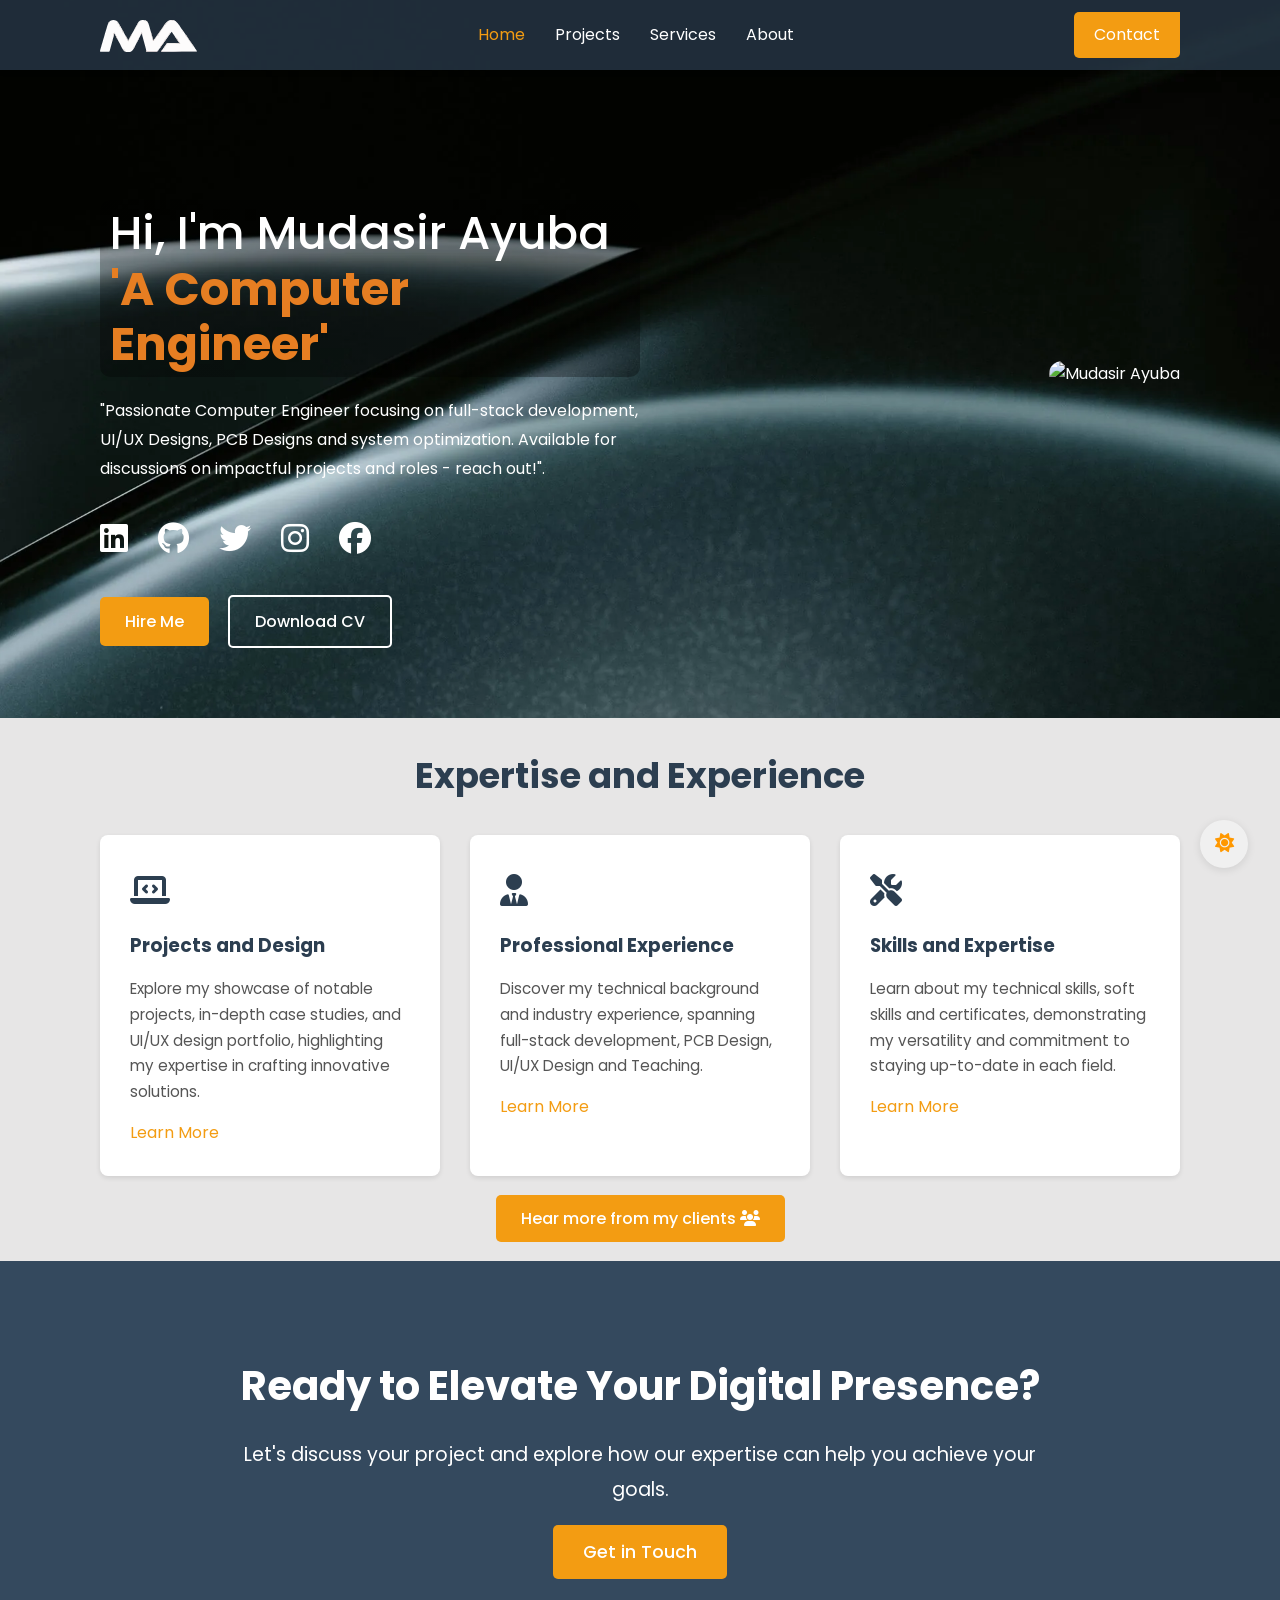
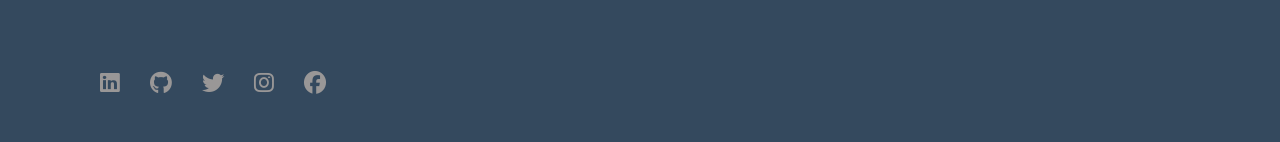
==== index.html @ 6e2da59a "finalizing todays work" ====
<!DOCTYPE html>
<html lang="en">
<head>
    <meta charset="UTF-8">
    <meta name="viewport" content="width=device-width, initial-scale=1.0">
    <title>Mudasir Ayuba | Computer Engineer</title>
    <meta name="description" content="Portfolio of Mudasir Ayuba, a computer engineer working on full-stack development, UI/UX design, PCB design and system optimization.">
    <link rel="icon" type="image/svg+xml" href="assets/images/muda-logo.svg">
    <link rel="stylesheet" href="assets/css/indexstyle.css">
    <link rel="stylesheet" href="https://cdnjs.cloudflare.com/ajax/libs/font-awesome/6.5.1/css/all.min.css">
    <link href="https://fonts.googleapis.com/css2?family=Poppins:wght@300;400;500;600;700&display=swap" rel="stylesheet">
    <link href="https://fonts.googleapis.com/css2?family=Inter:wght@400;500;600;700&display=swap" rel="stylesheet">
</head>
<body>
    <header>
        <div class="logo"><a href="index.html" class="logo"><img src="assets/images/muda-logo.svg" alt="MUDA's logo" class="logo"></a></div>
        <nav>
            <ul>
                <li><a href="index.html" class="active" aria-label="Home"><span><i class="fas fa-home"></i></span><p>Home</p></a></li>
                <li><a href="pages/projects.html" aria-label="Projects"><span><i class="fas fa-layer-group"></i></span><p>Projects</p></a></li>
                <li><a href="pages/services.html" aria-label="Services"><span><i class="fas fa-toolbox"></i></span><p>Services</p></a></li>
                <li><a href="pages/about.html" aria-label="About"><span><i class="fas fa-user-circle"></i></span><p>About</p></a></li>
            </ul>
        </nav>
        <div class="contact-button">
            <a href="pages/contact.html" aria-label="Contact"><span><i class="fas fa-phone"></i></span><p>Contact</p></a>
        </div>
    </header>

    <section class="intro">
        <div class="intro-content">
            <h1>Hi, I'm Mudasir Ayuba <br><span>'A Computer Engineer'</span></h1>
            <p>"Passionate Computer Engineer focusing on full-stack development, UI/UX Designs, PCB Designs and system optimization. 
            Available for discussions on impactful projects and roles - reach out!".</p>
            <div class="social-links">
                <ul>
                    <li><a href="#" target="_blank" rel="noopener noreferrer" class="social-icon"><i class="fab fa-linkedin"></i></a></li>
                    <li><a href="#" target="_blank" rel="noopener noreferrer" class="social-icon"><i class="fab fa-github"></i></a></li>
                    <li><a href="#" target="_blank" rel="noopener noreferrer" class="social-icon"><i class="fab fa-twitter"></i></a></li>
                    <li><a href="#" target="_blank" rel="noopener noreferrer" class="social-icon"><i class="fab fa-instagram"></i></a></li>
                    <li><a href="#" target="_blank" rel="noopener noreferrer" class="social-icon"><i class="fab fa-facebook"></i></a></li>
                </ul>
            </div>
            <div class="intro-buttons">
                <a href="pages/services.html" class="primary-button">Hire Me</a>
                <a href="https://drive.google.com/file/d/1cHf1sFVIjgENN2qoIfLyRneg-X68SPFr/view?usp=drive_link" id="download-cv" class="secondary-button">Download CV</a>
            </div>
        </div>
        <div class="intro-image">
            <img src="assets/images/mo.png" alt="Mudasir Ayuba">
        </div>
    </section>

    <section class="experiences">
        <h2>Expertise and Experience</h2>
        <div class="experience-grid">
            <div class="experience-item">
                <div class="icon"><i class="fas fa-laptop-code"></i></div>
                <h3>Projects and Design</h3>
                <p>Explore my showcase of notable projects, in-depth case studies, and UI/UX design portfolio, highlighting my expertise in crafting innovative solutions.</p>
                <a href="pages/projects.html#Projects" class="read-more">Learn More</a>
            </div>
            <div class="experience-item">
                <div class="icon"><i class="fas fa-user-tie"></i></div>
                <h3>Professional Experience</h3>
                <p>Discover my technical background and industry experience, spanning full-stack development, PCB Design, UI/UX Design and Teaching.</p>
                <a href="pages/about.html#Professional-Experience" class="read-more">Learn More</a>
            </div>
            <div class="experience-item">
                <div class="icon"><i class="fas fa-tools"></i></div>
                <h3>Skills and Expertise</h3>
                <p>Learn about my technical skills, soft skills and certificates, demonstrating my versatility and commitment to staying up-to-date in each field.</p>
                <a href="pages/about.html#Skills-Expertise" class="read-more">Learn More</a>
            </div>
        </div>
        <div class="cta-button">
            <a href="#" class="comment-link">Hear more from my clients <i class="fa fa-users" aria-hidden="true"></i>   </a>
        </div>
        <div class="comment-popup" style="display:none;">
            <div class="comment-content">
                <!-- Your comment section content goes here -->
                <h2>Comments</h2>
                <ul>
                <!-- comment list -->
                <li>
                    <span>John Doe</span>
                    <p>This is a comment.</p>
                </li>
                <!-- ... -->
                </ul>
                <form>
                <textarea placeholder="Add a comment..."></textarea>
                <button>Post Comment</button>
                </form>
            </div>
        </div>
    </section>

    <section class="call-to-action">
        <div class="cta-content">
            <h2>Ready to Elevate Your Digital Presence?</h2>
            <p>Let's discuss your project and explore how our expertise can help you achieve your goals.</p>
            <a href="pages/contact.html#Contact-Options" class="primary-button">Get in Touch</a>
        </div>
    </section>

    <footer>
        <button class="theme-toggle" aria-label="Toggle dark mode" title="Toggle theme">
            <i class="fas fa-sun sun-icon"></i>
            <i class="fas fa-moon moon-icon"></i>
        </button>
        
        <div class="social-links">
            <ul>
                <li><a href="#" target="_blank" rel="noopener noreferrer" class="social-icon"><i class="fab fa-linkedin"></i></a></li>
                <li><a href="#" target="_blank" rel="noopener noreferrer" class="social-icon"><i class="fab fa-github"></i></a></li>
                <li><a href="#" target="_blank" rel="noopener noreferrer" class="social-icon"><i class="fab fa-twitter"></i></a></li>
                <li><a href="#" target="_blank" rel="noopener noreferrer" class="social-icon"><i class="fab fa-instagram"></i></a></li>
                <li><a href="#" target="_blank" rel="noopener noreferrer" class="social-icon"><i class="fab fa-facebook"></i></a></li>
            </ul>
        </div>
    </footer>

 <script src="assets/script.js"></script>

</body>
</html>
---- assets/css/indexstyle.css ----
:root {
    /* Layout: one side gutter shared by header, hero, experience cards and footer.
       --side-pad = the gutter, or more when the viewport is wider than the
       1200px content column, so everything lines up with the experience grid. */
    --gutter: 100px; /* desktop side gutter; stepped down on smaller screens below */
    --content-max: 1200px;
    --side-pad: max(var(--gutter), calc((100% - var(--content-max)) / 2));

    /* Light theme */
    --bg-light: #ffffff;
    --text-light: #333333;
    --toggle-bg-light: #f0f0f0;
    --toggle-hover-light: #e0e0e0;
    
    /* Dark theme */
    --bg-dark: #1a1a1a;
    --text-dark: #ffffff;
    --toggle-bg-dark: #333333;
    --toggle-hover-dark: #444444;
}

body {
    background-color: var(--bg-light);
    color: var(--text-light);
    transition: background-color 0.3s ease, color 0.3s ease;
}

.dark-theme {
    /* Your dark theme styles */
    background-color: #333;
    color: #fff;
}

body.dark-theme {
    background-color: var(--bg-dark);
    color: var(--text-dark);
}


body {
    font-family: 'Poppins', sans-serif;
    margin: 0;
    background-color: #e7e6e6;
    color: #333;
    line-height: 1.6;
    transition: all 0.3s ease;
}

body.dark-theme {
    background-color: #1e1e1e;
    color: #eee;
}

header {
    background-color: #2c3e50b6;
    color: #fff;
    padding: 15px var(--side-pad);
    box-sizing: border-box;
    display: flex;
    justify-content: space-between;
    align-items: center;
    position: fixed;
    top: 0; /* Stick it to the top of the viewport */
    left: 0;
    right: 0;
    box-shadow: 0 2px 5px rgba(0, 0, 0, 0.1); 
    z-index: 1000;
    width: 100%;
    height: 70px; /* Allow height to adjust based on content */
}

.logo {
    font-size: 1.5em;
    font-weight: bold;
    /*padding-left: 10px;*/
    flex-shrink: 0; /* Prevent logo from shrinking */
}

.logo img {
    height: 50px;
    width: auto; /* Maintain aspect ratio */
    vertical-align: middle;
}

nav ul {
    list-style: none;
    padding: 0;
    margin: 0;
    display: flex;
    align-items: center;
    flex-wrap: nowrap; /* Prevent wrapping */
}


nav ul li {
    margin: 0 15px;
}

nav ul li a {
    color: #fff;
    text-decoration: none;
    transition: color 0.3s ease;
}

nav ul li a span{
    font-size: 2em;
    display: none;
}

nav ul li a:hover,
nav ul li a.active {
    color: #f39c12;
}

.contact-button{
    padding-right: 0;
    margin: 10px 0;
}

.contact-button a span{
    font-size: 1.5em;
    display: none;
}
.contact-button a {
    text-decoration: none;
    transition: background-color 0.3s ease;
}

.contact-button a p{
    background-color: #f39c12;
    color: #fff;
    padding: 10px 20px;
    border-radius: 5px 0 5px 5px;
    text-decoration: none;
    transition: background-color 0.3s ease;
}

.contact-button a p:hover {
    background-color: #e67e22;
}

.intro {
    /*background-color: #34495e;*/
    background-image: url(../images/intro.webp);
    background-size: cover; /* Scale the image to cover the entire header */
    background-position: center center; /* Center the image within the header */
    background-repeat: no-repeat; /* Prevent the image from tiling */
    color: #fff;
    padding: 100px var(--side-pad) 70px;
    display: flex;
    justify-content: space-between;
    align-items: center;
    gap: 20px;
    filter: brightness(1);
   
}

.intro-content {
    max-width: 50%;
}

.intro h1 {
    font-size: 2.9em;
    margin-bottom: 20px;
    line-height: 1.2;
    font-weight: 500;
    margin-top: 100px;
    background: linear-gradient(rgba(0, 0, 0, 0.3), rgba(0, 0, 0, 0.3));
    padding: 5px 10px;
    border-radius: 10px;
   
}

.intro h1 span {
    color: #e67e22;
    font-weight: bold;

}

.intro p {
    font-size: 1em;
    line-height: 1.8;
    margin-bottom: 30px;
}

.social-links {
    display: flex;
    gap: 20px;
    margin: 0 0 30px; /* same 30px step as the paragraph above, so text / icons / buttons are evenly spaced */
}

footer .social-links {
    margin: 20px 0;
}

.social-links ul {
    list-style: none;  /* Removes bullets */
    padding: 0;        /* Removes default padding */
    margin: 0;
    display: flex;
    gap: 30px;
    padding-left: 0; /* keep icons on the same left edge as the text */
}

.social-links ul a {
    color: #fff;
    font-size: 2em;
    transition: color 0.3s ease;
}

.social-links a:hover {
    color: #f39c12; /* Matches your existing color scheme */
    transform: translateY(-3px);  /* Optional: adds a hover effect */
}
.intro-buttons a {
    display: inline-block;
    padding: 12px 25px;
    border-radius: 5px;
    text-decoration: none;
    font-weight: 500;
    transition: background-color 0.3s ease, color 0.3s ease;
}

.intro-buttons .primary-button {
    background-color: #f39c12;
    color: #fff;
    margin-right: 15px;
}

.intro-buttons .primary-button:hover {
    background-color: #e67e22;
}

.intro-buttons .secondary-button {
    background-color: transparent;
    color: #fff;
    border: 2px solid #fff;
}

.intro-buttons .secondary-button:hover {
    background-color: #fff;
    color: #34495e;
}

.popup {
    position: fixed;
    top: 50%;
    left: 50%;
    transform: translate(-50%, -50%);
    background: rgba(255, 255, 255, 0.616);
    padding: 20px;
    box-shadow: 0 5PX 10px rgba(0, 0, 0, 0.4);
    width: 80%;
    max-width: 1300px;
    height: 80%;
    max-height: 1100px;
    z-index: 1001;
    border-radius: 12px;
  }


  .dark-theme .popup {
    background-color: rgba(30, 30, 30, 0.61);
  }
  
  .popup iframe {
    width: 100%;
    height: 100%;
    border: none;
    border-radius: 12px;
  }
  
  .close-button {
    position: absolute;
    top: 5px;
    right: 5px;
    background-color: #cf0a0a;
    color: #fff;
    padding: 5px 10px;
    border: none;
    border-radius: 15px;
    cursor: pointer;
  }
  
  .close-button:hover {
    background-color: #be0d0d;
  }

.intro-image {
    max-width: 45%;
}

.intro-image img {
    display: block;
    width: 100%;
    height:80%;
    border-radius: 300px;
}

.experiences {
    padding: 30px var(--gutter);
    text-align: center;
}

.experiences h2 {
    margin-top: 0;
    font-size: 2.2em;
    margin-bottom: 30px;
    color: #2c3e50;
}

.dark-theme .experiences h2 {
    color: #f39c12;
}

.experience-grid {
    display: grid;
    grid-template-columns: repeat(auto-fit, minmax(300px, 1fr));
    gap: 30px;
    max-width: var(--content-max);
    margin: 0 auto;
    margin-bottom: 30px;
}

.experience-item {
    background-color: #fff;
    color: #333;
    padding: 30px;
    border-radius: 8px;
    box-shadow: 0 2px 5px rgba(0, 0, 0, 0.1);
    text-align: left;
    transition: transform 0.3s ease, box-shadow 0.3s ease;
}

.dark-theme .experience-item {
    background-color: #2c3e50;
    color: #eee;
    box-shadow: 0 2px 5px rgba(255, 255, 255, 0.1);
}

.experience-item:hover {
    transform: translateY(-5px);
    box-shadow: 0 5px 15px rgba(0, 0, 0, 0.2);
}

.dark-theme .experience-item:hover {
    box-shadow: 0 5px 15px rgba(255, 255, 255, 0.2);
}

.experience-item .icon {
    font-size: 2em;
    color: #2c3e50;
    margin-bottom: 15px;
}

.dark-theme .experience-item .icon {
    color: #f39c12;
}

.experience-item h3 {
    margin-top: 0;
    margin-bottom: 10px;
    color: #2c3e50;
}

.dark-theme .experience-item h3 {
    color: #f39c12;
}

.experience-item p {
    font-size: 0.95em;
    color: #555;
    line-height: 1.7;
    margin-bottom: 15px;
}

.dark-theme .experience-item p {
    color: #bbb;
}

.experience-item .read-more {
    display: inline-block;
    color: #f39c12;
    text-decoration: none;
    transition: color 0.3s ease;
}

.experience-item .read-more:hover {
    color: #e67e22;
}

.experiences .cta-button a {
    background-color: #f39c12;
    color: #fff;
    padding: 12px 25px;
    border-radius: 5px;
    text-decoration: none;
    font-weight: 500;
    transition: background-color 0.3s ease;
}

.experiences .cta-button a:hover {
    background-color: #e67e22;
}

.call-to-action {
    background-color: #34495e;
    color: #fff;
    padding: 60px var(--gutter);
    text-align: center;
}

.cta-content {
    max-width: 800px;
    margin: 0 auto;
}

.call-to-action h2 {
    font-size: 2.5em;
    margin-bottom: 20px;
}

.call-to-action p {
    font-size: 1.2em;
    line-height: 1.8;
    margin-bottom: 30px;
}

.call-to-action .primary-button {
    background-color: #f39c12;
    color: #fff;
    padding: 15px 30px;
    border-radius: 5px;
    text-decoration: none;
    font-size: 1.1em;
    font-weight: 500;
    transition: background-color 0.3s ease;
}

.call-to-action .primary-button:hover {
    background-color: #e67e22;
}

.comment-popup {
    display: none;
    position: fixed;
    top: 0;
    left: 0;
    width: 100%;
    height: 100%;
    background-color: rgba(0, 0, 0, 0.5);
    z-index: 1000;
    border-radius: 8px; /* Added for better appearance */
}

.comment-content {
    position: relative;
    top: 50%;
    left: 50%;
    transform: translate(-50%, -50%);
    background-color: rgba(255, 255, 255, 0.877);
    padding: 20px;
    width: 90%;
    max-width: 800px;
    height: 90vh;
    overflow-y: auto;
    border-radius: 8px;
}

.dark-theme .comment-content {
    background-color: #1e1e1ee0;
}

.comment-close-btn {
    position: absolute;
    top: 5px;
    right: 5px;
    background-color: #cf0a0a;
    color: #fff;
    padding: 5px 10px;
    border: none;
    border-radius: 15px;
    cursor: pointer;   /* Better vertical alignment */
    z-index: 1001;
}

.comment-close-btn:hover {
    background: #cc0000;
}


.comment-content h2 {
    color: #2c3e50;
    font-size: 1.8em;
    margin-bottom: 20px;
    padding-bottom: 10px;
    border-bottom: 2px solid #f39c12;
}

.comment-content ul {
    list-style: none;
    padding: 0;
    margin: 20px 0;
}

.comment-content ul li {
    padding: 10px 0;
    border-bottom: 1px solid #e7e6e6;
}

.comment-content form {
    margin: 20px 0;
}

.comment-content form label {
    display: block;
    margin-bottom: 8px;
    font-weight: 500;
    color: #333;
}

.comment-content form input,
.comment-content form textarea {
    width: 90%;
    padding: 10px;
    margin-bottom: 15px;
    border: 1px solid #ddd;
    border-radius: 4px;
    font-family: 'Poppins', sans-serif;
}

.comment-content form textarea {
    min-height: 120px;
    resize: vertical;
    padding-right: 10px;
}

.comment-content form button {
    background-color: #f39c12;
    color: #fff;
    padding: 12px 25px;
    border: none;
    border-radius: 5px;
    cursor: pointer;
    font-weight: 500;
    transition: background-color 0.3s ease;
}

.comment-content form button:hover {
    background-color: #e67e22;
}

/* Dark theme support */
.dark-theme .comment-content h2 {
    color: #f39c12;
}

.dark-theme .comment-content ul li {
    border-bottom-color: #2c3e50;
}

.dark-theme .comment-content form label {
    color: #eee;
}

.dark-theme .comment-content form input,
.dark-theme .comment-content form textarea {
    background-color: #2c3e50;
    border-color: #34495e;
    color: #fff;
}


footer {
    background-color: #34495e;
    color: #fff;
    padding: 20px var(--side-pad);
    text-align: center;
    display: flex;
    justify-content: space-between;
    align-items: center;
}


.theme-toggle {
    position: fixed;
    bottom: 2rem;
    right: 2rem;
    width: 3rem;
    height: 3rem;
    border: none;
    border-radius: 50%;
    background-color: var(--toggle-bg-light);
    cursor: pointer;
    display: flex;
    align-items: center;
    justify-content: center;
    z-index: 1000;
    transition: background-color 0.3s ease, transform 0.2s ease;
    box-shadow: 0 2px 8px rgba(0, 0, 0, 0.1);
}

.theme-toggle:hover {
    transform: scale(1.1);
    background-color: var(--toggle-hover-light);
}

.theme-toggle:focus-visible {
    outline: 2px solid #4a9eff;
    outline-offset: 2px;
}

.dark-theme .theme-toggle {
    background-color: var(--toggle-bg-dark);
}

.dark-theme .theme-toggle:hover {
    background-color: var(--toggle-hover-dark);
}

.theme-toggle i {
    position: absolute;
    font-size: 1.2rem;
    transition: opacity 0.3s ease, transform 0.3s ease;
}

.sun-icon {
    opacity: 1;
    transform: scale(1) rotate(0);
    color: #ff9800;
}

.moon-icon {
    opacity: 0;
    transform: scale(0.5) rotate(-30deg);
    color: #ffffff;
}

.dark-theme .sun-icon {
    opacity: 0;
    transform: scale(0.5) rotate(30deg);
}

.dark-theme .moon-icon {
    opacity: 1;
    transform: scale(1) rotate(0);
}

.indicator {
    background-color: #fff;
    width: 21px;
    height: 21px;
    border-radius: 50%;
    position: absolute;
    top: 2px;
    left: 2px;
    transition: transform 0.3s ease;
}

.dark-theme .indicator {
    transform: translateX(25px);
}

footer .social-links a {
    color: #999797;
    font-size: 1.4em;
    transition: color 0.3s ease;
}



/* Responsive adjustments */
@media (max-width: 1024px) {
    :root {
        --gutter: 50px;
    }
}

@media (max-width: 768px) {
    :root {
        --gutter: 20px;
    }

    body {
        padding-top: var(--header-height, 115px); /* Use CSS variable for flexibility */
    }

    
    header {
        background-color: #2c3e50;
        padding: 10px var(--side-pad);
        height: auto;
    }

    .logo {
        font-size: 1.3em;
        font-weight: bold;
        padding-left: 0;
    }
    .logo img {
        height: 40px; /* Slightly smaller logo on mobile */
    }

    nav {
        margin-left: 0;
    }

    nav ul {
        align-items: center;
        gap: 30px; /* Use gap instead of margins for better spacing */
        
    }

    nav ul li {
        margin: 0; /* Remove margin and let gap handle spacing */
    }

    nav ul li a span{
        display: block;
        font-size: 1.5em;
        padding: 5px;
    }
    nav ul li a p {
       
        display: none;
    }


    .contact-button {
        margin-top: 5px;
    }

    .contact-button a span{
        display: block;
    }
    .contact-button a span{
        background-color: #f39c12;
        color: #fff;
        padding: 8px 15px;
        border-radius: 20px 0 20px 20px;
        text-decoration: none;
        transition: background-color 0.3s ease;
    }
    .contact-button a span:hover{
        background-color: #e67e22;
    }
    .contact-button a p{
        margin-left: 0;
        margin-bottom: 10px;
        display: none;
    }

    .intro {
        
        padding-top: 0;
        margin-top: 0;
        padding-left: var(--side-pad);
        padding-right: var(--side-pad);
        flex-direction: column;
        text-align: center;
    }

    .intro-content {
        max-width: 100%;
        margin-bottom: 30px;
    }

    .intro h1 {
        font-size: 2.9em;
        margin-bottom: 20px;
        line-height: 1.5;
       
    }
    
    .intro h1 span {
        color: #e67e22;
       
    
    }
    
    .intro p {
        font-size: 1em;
        line-height: 1.8;
        margin-top: 30px;
        margin-bottom: 30px;
    }
    .social-links {
        margin: 0 auto 30px;
        width: fit-content;
        display: flex;
        justify-content: center;
    }
    
    .social-links ul {
        display: flex;
        gap: 30px;
        justify-content: center;
    }

    footer .social-links {
        margin: 20px auto;
    }
    
    .social-links ul li {
        margin-right: 0; /* Remove margin and use gap from ul instead */
    }


    .intro-image {
        max-width: 80%;
        margin: 0 auto;
    }

    .intro-buttons {
        display: flex;
        flex-direction: column;
        align-items: center;
        margin: 10px;
    }

    .intro-buttons a {
        margin-bottom: 10px;
        width: 80%;
        text-align: center;
    }

    
   
    .experience-grid {
        grid-template-columns: 1fr;
    }

    

    footer {
        flex-direction: column;
        align-items: center;
        padding: 20px var(--side-pad);
        gap: 15px;      /* Add gap for better spacing between stacked elements */
    }

    .theme-toggle {
        bottom: 1rem;
        right: 1rem;
        width: 2.5rem;
        height: 2.5rem;
    }

    .theme-toggle i {
        font-size: 1rem;
    }
}


@media (max-width: 480px) {
    header {
        padding: 8px var(--side-pad);
    }

    .logo img {
        height: 35px;
    }

    nav ul {
        gap: 10px;
    }
}
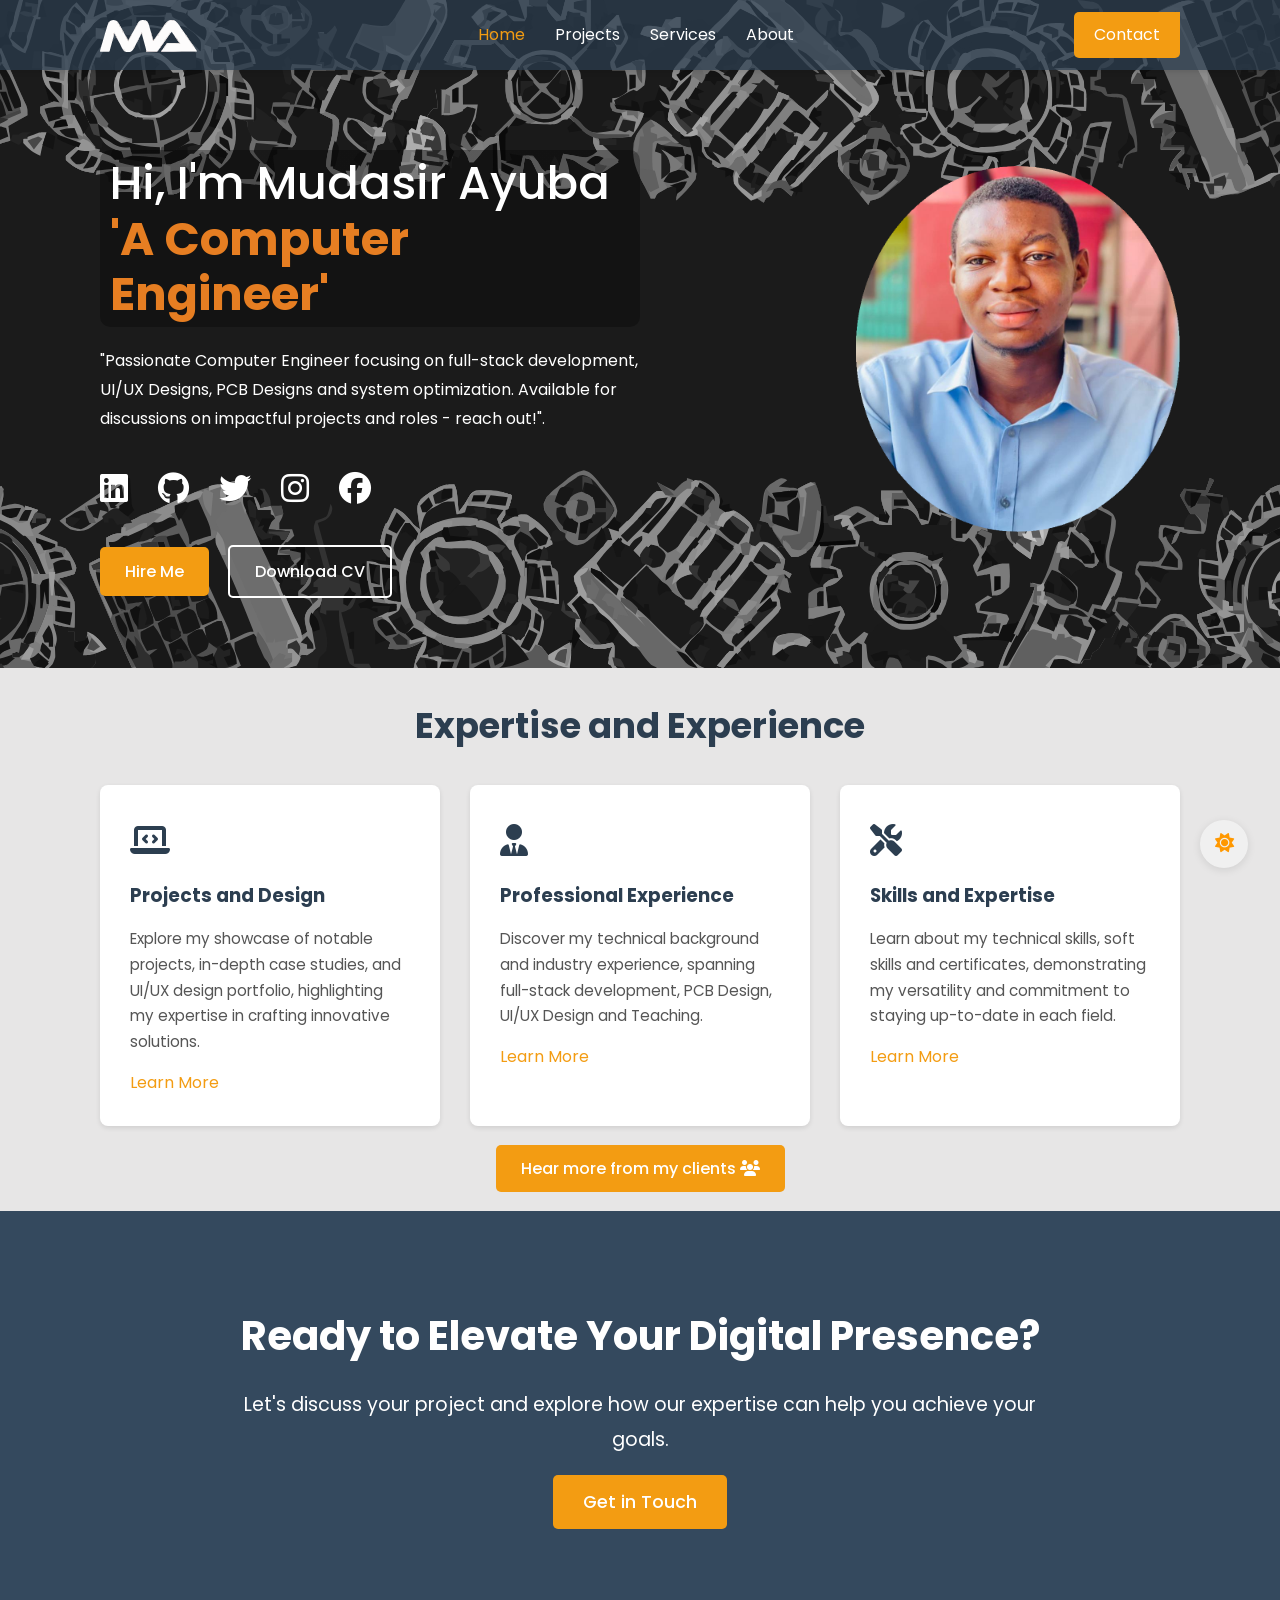
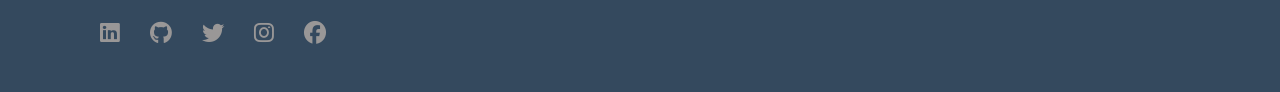
==== commit 6b3a5525: "Bug fixes: social aria-labels, placeholder links, sticky nav, README" ====
--- a/index.html
+++ b/index.html
@@ -34,11 +34,11 @@
             Available for discussions on impactful projects and roles - reach out!".</p>
             <div class="social-links">
                 <ul>
-                    <li><a href="#" target="_blank" rel="noopener noreferrer" class="social-icon"><i class="fab fa-linkedin"></i></a></li>
-                    <li><a href="#" target="_blank" rel="noopener noreferrer" class="social-icon"><i class="fab fa-github"></i></a></li>
-                    <li><a href="#" target="_blank" rel="noopener noreferrer" class="social-icon"><i class="fab fa-twitter"></i></a></li>
-                    <li><a href="#" target="_blank" rel="noopener noreferrer" class="social-icon"><i class="fab fa-instagram"></i></a></li>
-                    <li><a href="#" target="_blank" rel="noopener noreferrer" class="social-icon"><i class="fab fa-facebook"></i></a></li>
+                    <li><a href="#" target="_blank" rel="noopener noreferrer" class="social-icon" aria-label="LinkedIn"><i class="fab fa-linkedin"></i></a></li>
+                    <li><a href="https://github.com/mudabot" target="_blank" rel="noopener noreferrer" class="social-icon" aria-label="GitHub"><i class="fab fa-github"></i></a></li>
+                    <li><a href="#" target="_blank" rel="noopener noreferrer" class="social-icon" aria-label="Twitter"><i class="fab fa-twitter"></i></a></li>
+                    <li><a href="#" target="_blank" rel="noopener noreferrer" class="social-icon" aria-label="Instagram"><i class="fab fa-instagram"></i></a></li>
+                    <li><a href="#" target="_blank" rel="noopener noreferrer" class="social-icon" aria-label="Facebook"><i class="fab fa-facebook"></i></a></li>
                 </ul>
             </div>
             <div class="intro-buttons">
@@ -112,11 +112,11 @@
         
         <div class="social-links">
             <ul>
-                <li><a href="#" target="_blank" rel="noopener noreferrer" class="social-icon"><i class="fab fa-linkedin"></i></a></li>
-                <li><a href="#" target="_blank" rel="noopener noreferrer" class="social-icon"><i class="fab fa-github"></i></a></li>
-                <li><a href="#" target="_blank" rel="noopener noreferrer" class="social-icon"><i class="fab fa-twitter"></i></a></li>
-                <li><a href="#" target="_blank" rel="noopener noreferrer" class="social-icon"><i class="fab fa-instagram"></i></a></li>
-                <li><a href="#" target="_blank" rel="noopener noreferrer" class="social-icon"><i class="fab fa-facebook"></i></a></li>
+                <li><a href="#" target="_blank" rel="noopener noreferrer" class="social-icon" aria-label="LinkedIn"><i class="fab fa-linkedin"></i></a></li>
+                <li><a href="https://github.com/mudabot" target="_blank" rel="noopener noreferrer" class="social-icon" aria-label="GitHub"><i class="fab fa-github"></i></a></li>
+                <li><a href="#" target="_blank" rel="noopener noreferrer" class="social-icon" aria-label="Twitter"><i class="fab fa-twitter"></i></a></li>
+                <li><a href="#" target="_blank" rel="noopener noreferrer" class="social-icon" aria-label="Instagram"><i class="fab fa-instagram"></i></a></li>
+                <li><a href="#" target="_blank" rel="noopener noreferrer" class="social-icon" aria-label="Facebook"><i class="fab fa-facebook"></i></a></li>
             </ul>
         </div>
     </footer>
--- a/assets/css/indexstyle.css
+++ b/assets/css/indexstyle.css
@@ -135,13 +135,13 @@
     transition: background-color 0.3s ease;
 }
 
-.contact-button a p:hover {
+.contact-button a p:hover {  
     background-color: #e67e22;
 }
 
 .intro {
     /*background-color: #34495e;*/
-    background-image: url(../images/intro.webp);
+    background-image: url(../images/intro.svg);
     background-size: cover; /* Scale the image to cover the entire header */
     background-position: center center; /* Center the image within the header */
     background-repeat: no-repeat; /* Prevent the image from tiling */
@@ -164,7 +164,7 @@
     margin-bottom: 20px;
     line-height: 1.2;
     font-weight: 500;
-    margin-top: 100px;
+    margin-top: 50px;
     background: linear-gradient(rgba(0, 0, 0, 0.3), rgba(0, 0, 0, 0.3));
     padding: 5px 10px;
     border-radius: 10px;
@@ -287,13 +287,13 @@
   }
 
 .intro-image {
-    max-width: 45%;
+    max-width: 30%;
 }
 
 .intro-image img {
     display: block;
     width: 100%;
-    height:80%;
+    height:100%;
     border-radius: 300px;
 }
 
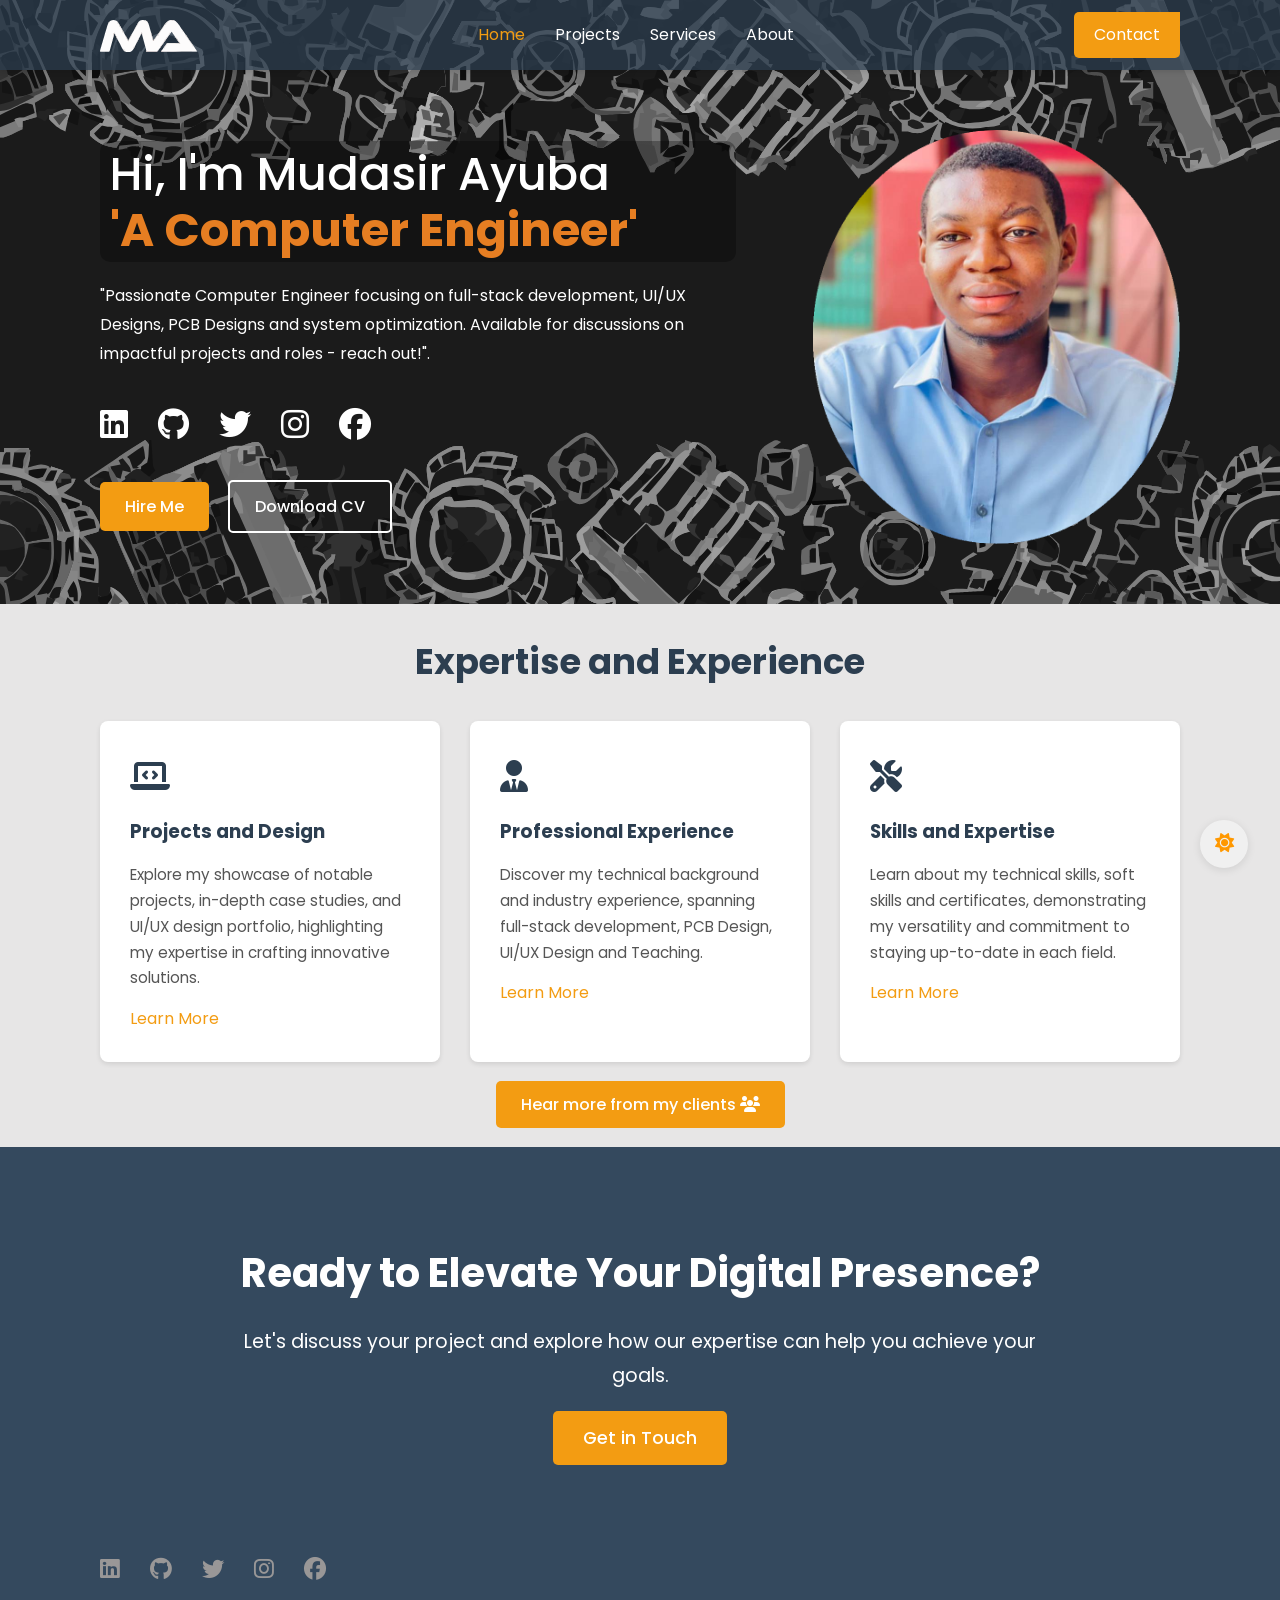
==== commit fd328006: "Hero spacing: text/photo gap, equal top and bottom space, mobile header strip" ====
--- a/index.html
+++ b/index.html
@@ -11,7 +11,7 @@
     <link href="https://fonts.googleapis.com/css2?family=Poppins:wght@300;400;500;600;700&display=swap" rel="stylesheet">
     <link href="https://fonts.googleapis.com/css2?family=Inter:wght@400;500;600;700&display=swap" rel="stylesheet">
 </head>
-<body>
+<body class="home">
     <header>
         <div class="logo"><a href="index.html" class="logo"><img src="assets/images/muda-logo.svg" alt="MUDA's logo" class="logo"></a></div>
         <nav>
--- a/assets/css/indexstyle.css
+++ b/assets/css/indexstyle.css
@@ -146,17 +146,19 @@
     background-position: center center; /* Center the image within the header */
     background-repeat: no-repeat; /* Prevent the image from tiling */
     color: #fff;
-    padding: 100px var(--side-pad) 70px;
+    /* visible space above and below the content is equal (60px) - the fixed header is added on top */
+    padding: calc(var(--header-h, 70px) + 60px) var(--side-pad) 60px;
     display: flex;
     justify-content: space-between;
     align-items: center;
-    gap: 20px;
+    gap: clamp(40px, 6vw, 100px); /* minimum space between the text and the photo */
     filter: brightness(1);
    
 }
 
 .intro-content {
-    max-width: 50%;
+    flex: 1 1 0;
+    max-width: 640px;
 }
 
 .intro h1 {
@@ -164,7 +166,7 @@
     margin-bottom: 20px;
     line-height: 1.2;
     font-weight: 500;
-    margin-top: 50px;
+    margin-top: 0;
     background: linear-gradient(rgba(0, 0, 0, 0.3), rgba(0, 0, 0, 0.3));
     padding: 5px 10px;
     border-radius: 10px;
@@ -287,7 +289,7 @@
   }
 
 .intro-image {
-    max-width: 30%;
+    flex: 0 0 clamp(240px, 34%, 420px); /* photo scales with the page, capped at 420px */
 }
 
 .intro-image img {
@@ -685,6 +687,11 @@
         padding-top: var(--header-height, 115px); /* Use CSS variable for flexibility */
     }
 
+    /* homepage: the hero starts right under the header (height is set from script.js) */
+    body.home {
+        padding-top: var(--header-h, 60px);
+    }
+
     
     header {
         background-color: #2c3e50;
@@ -758,6 +765,7 @@
         padding-right: var(--side-pad);
         flex-direction: column;
         text-align: center;
+        gap: 0;
     }
 
     .intro-content {
@@ -766,6 +774,7 @@
     }
 
     .intro h1 {
+        margin-top: 50px; /* phones: space under the header */
         font-size: 2.9em;
         margin-bottom: 20px;
         line-height: 1.5;
@@ -807,7 +816,9 @@
 
 
     .intro-image {
-        max-width: 80%;
+        flex: 0 0 auto;
+        width: 80%;
+        max-width: 320px;
         margin: 0 auto;
     }
 
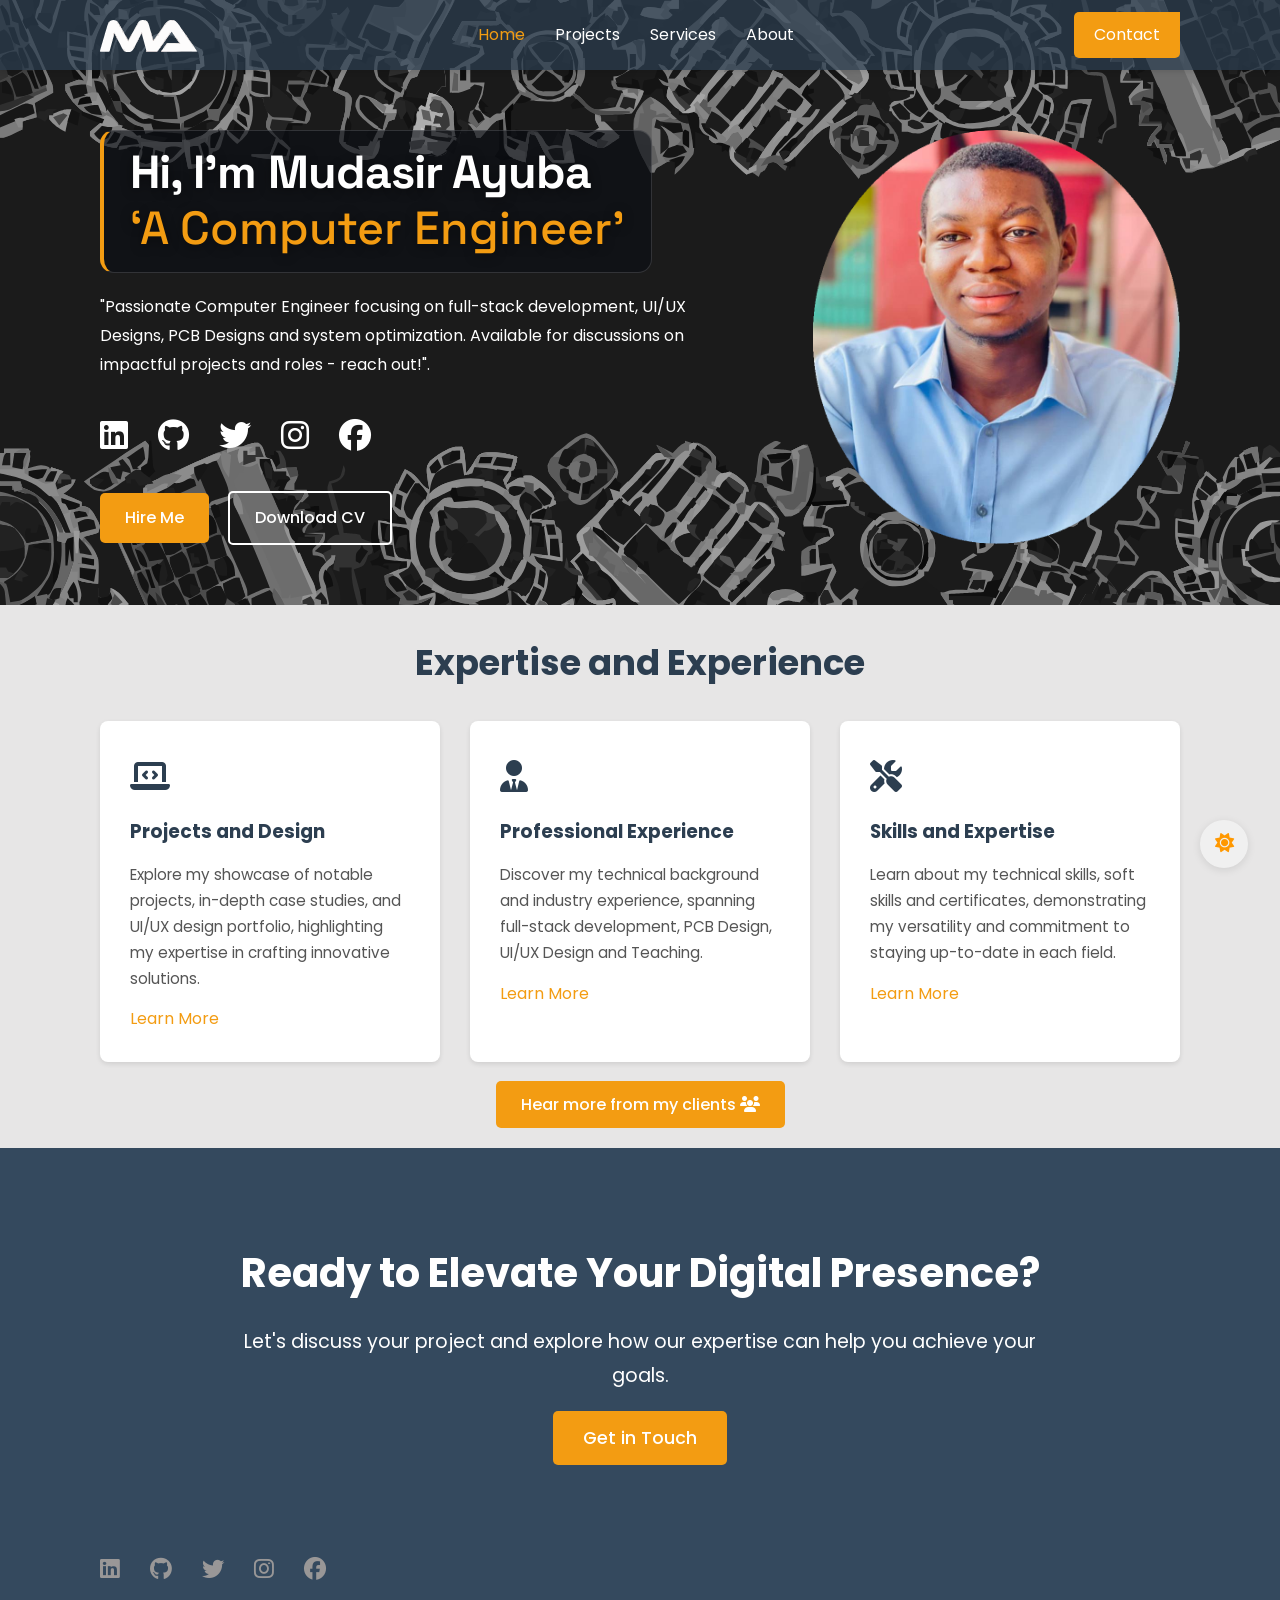
==== commit 595cc2fd: "homepage  font changes" ====
--- a/index.html
+++ b/index.html
@@ -8,8 +8,9 @@
     <link rel="icon" type="image/svg+xml" href="assets/images/muda-logo.svg">
     <link rel="stylesheet" href="assets/css/indexstyle.css">
     <link rel="stylesheet" href="https://cdnjs.cloudflare.com/ajax/libs/font-awesome/6.5.1/css/all.min.css">
-    <link href="https://fonts.googleapis.com/css2?family=Poppins:wght@300;400;500;600;700&display=swap" rel="stylesheet">
-    <link href="https://fonts.googleapis.com/css2?family=Inter:wght@400;500;600;700&display=swap" rel="stylesheet">
+    <link rel="preconnect" href="https://fonts.googleapis.com">
+    <link rel="preconnect" href="https://fonts.gstatic.com" crossorigin>
+    <link href="https://fonts.googleapis.com/css2?family=Poppins:wght@400;500;600;700&family=Space+Grotesk:wght@500;700&display=swap" rel="stylesheet">
 </head>
 <body class="home">
     <header>
@@ -29,7 +30,7 @@
 
     <section class="intro">
         <div class="intro-content">
-            <h1>Hi, I'm Mudasir Ayuba <br><span>'A Computer Engineer'</span></h1>
+            <h1>Hi, I’m Mudasir Ayuba <br><span>‘A Computer Engineer’</span></h1>
             <p>"Passionate Computer Engineer focusing on full-stack development, UI/UX Designs, PCB Designs and system optimization. 
             Available for discussions on impactful projects and roles - reach out!".</p>
             <div class="social-links">
--- a/assets/css/indexstyle.css
+++ b/assets/css/indexstyle.css
@@ -4,6 +4,13 @@
        1200px content column, so everything lines up with the experience grid. */
     --gutter: 100px; /* desktop side gutter; stepped down on smaller screens below */
     --content-max: 1200px;
+
+    /* One font stack for the whole site: Poppins, with real system fallbacks */
+    --accent: #f39c12; /* site orange: buttons, links, hero subtitle */
+
+    /* Hero name + subtitle font (homepage loads it; falls back to the body font) */
+    --font-heading: 'Space Grotesk', var(--font-body);
+    --font-body: 'Poppins', system-ui, -apple-system, 'Segoe UI', Roboto, 'Helvetica Neue', Arial, sans-serif;
     --side-pad: max(var(--gutter), calc((100% - var(--content-max)) / 2));
 
     /* Light theme */
@@ -37,8 +44,16 @@
 }
 
 
+/* form controls ignore the page font unless told to inherit (they fell back to Arial) */
+button,
+input,
+textarea,
+select {
+    font-family: inherit;
+}
+
 body {
-    font-family: 'Poppins', sans-serif;
+    font-family: var(--font-body);
     margin: 0;
     background-color: #e7e6e6;
     color: #333;
@@ -162,21 +177,29 @@
 }
 
 .intro h1 {
+    font-family: var(--font-heading);
     font-size: 2.9em;
+    font-weight: 700;
+    letter-spacing: -0.02em;
+    line-height: 1.2;
+    color: #fff;
+    margin-top: 0;
     margin-bottom: 20px;
-    line-height: 1.2;
+    width: fit-content; /* panel hugs the text instead of stretching */
+    max-width: 100%;
+    padding: 14px 26px 16px;
+    /* dark translucent panel with an orange accent edge */
+    background: rgba(10, 14, 20, 0.6);
+    border: 1px solid rgba(255, 255, 255, 0.14);
+    border-left: 4px solid var(--accent);
+    border-radius: 14px;
+    text-shadow: 0 2px 12px rgba(0, 0, 0, 0.45);
+}
+
+.intro h1 span {
+    color: var(--accent);
     font-weight: 500;
-    margin-top: 0;
-    background: linear-gradient(rgba(0, 0, 0, 0.3), rgba(0, 0, 0, 0.3));
-    padding: 5px 10px;
-    border-radius: 10px;
-   
-}
-
-.intro h1 span {
-    color: #e67e22;
-    font-weight: bold;
-
+    letter-spacing: 0;
 }
 
 .intro p {
@@ -528,7 +551,7 @@
     margin-bottom: 15px;
     border: 1px solid #ddd;
     border-radius: 4px;
-    font-family: 'Poppins', sans-serif;
+    font-family: inherit;
 }
 
 .comment-content form textarea {
@@ -775,16 +798,14 @@
 
     .intro h1 {
         margin-top: 50px; /* phones: space under the header */
+        margin-left: auto;
+        margin-right: auto;
         font-size: 2.9em;
         margin-bottom: 20px;
-        line-height: 1.5;
-       
-    }
-    
-    .intro h1 span {
-        color: #e67e22;
-       
-    
+        line-height: 1.3;
+        /* centred text: the accent edge moves to the top */
+        border-left: 1px solid rgba(255, 255, 255, 0.14);
+        border-top: 4px solid var(--accent);
     }
     
     .intro p {
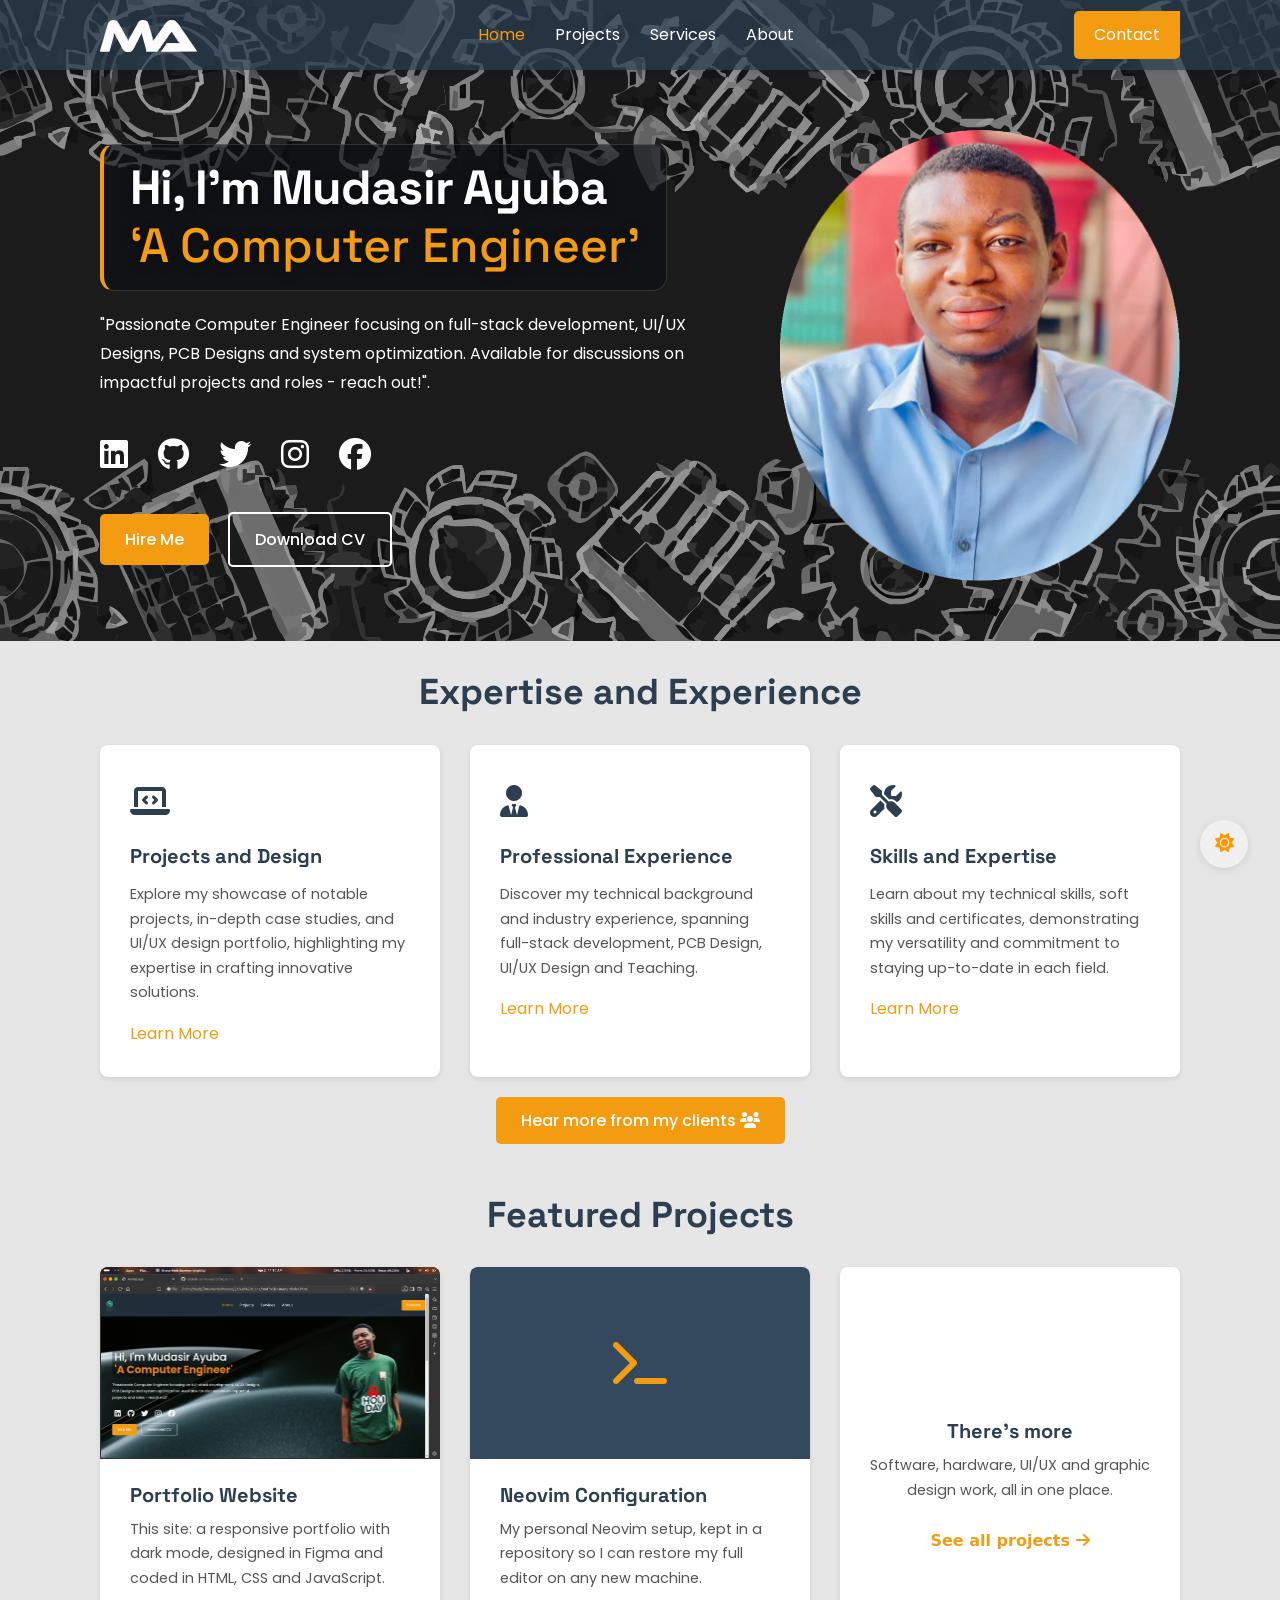
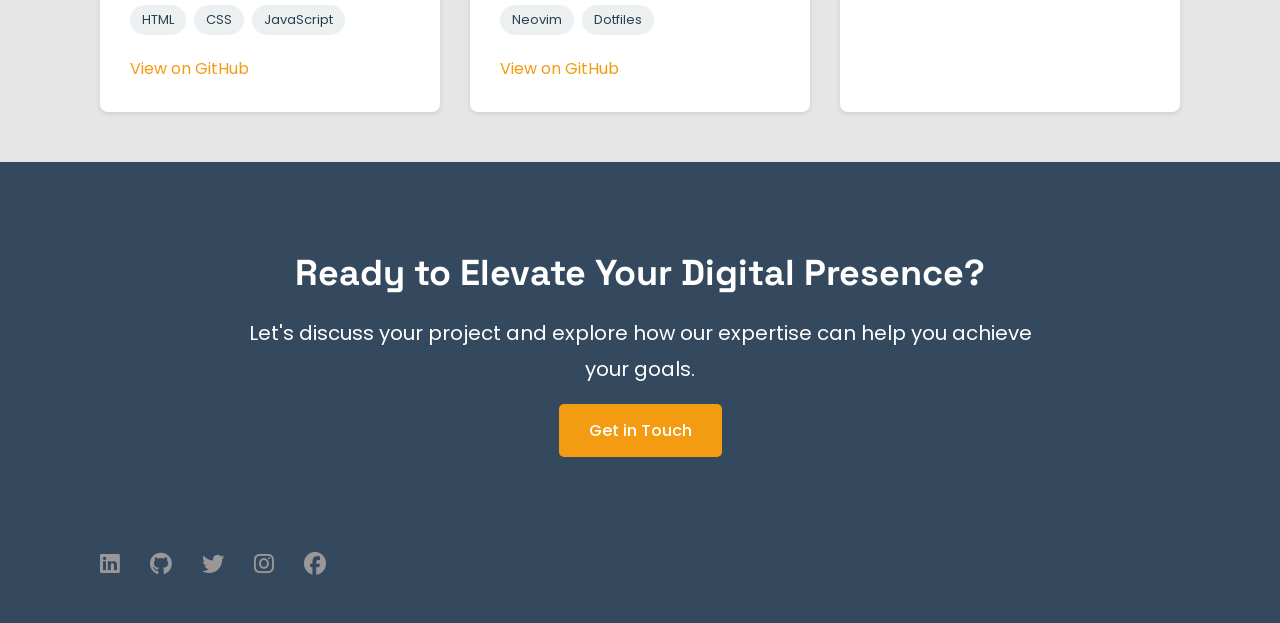
==== commit 11c2f69c: "featured project" ====
--- a/index.html
+++ b/index.html
@@ -97,6 +97,50 @@
         </div>
     </section>
 
+    <!-- FEATURED-PROJECTS:START -->
+    <section class="featured-projects" id="featured-projects" aria-labelledby="featured-projects-title">
+        <h2 id="featured-projects-title">Featured Projects</h2>
+        <div class="featured-grid">
+            <article class="featured-card">
+                <div class="featured-media">
+                    <img src="assets/projects/portwebhome.webp" alt="Screenshot of this portfolio website's homepage" loading="lazy">
+                </div>
+                <div class="featured-body">
+                    <h3>Portfolio Website</h3>
+                    <p>This site: a responsive portfolio with dark mode, designed in Figma and coded in HTML, CSS and JavaScript.</p>
+                    <ul class="featured-tags">
+                        <li>HTML</li>
+                        <li>CSS</li>
+                        <li>JavaScript</li>
+                    </ul>
+                    <a href="https://github.com/mudabot/Portfolio-Website" target="_blank" rel="noopener noreferrer" class="read-more">View on GitHub</a>
+                </div>
+            </article>
+            <article class="featured-card">
+                <div class="featured-media">
+                    <i class="fas fa-terminal" aria-hidden="true"></i>
+                </div>
+                <div class="featured-body">
+                    <h3>Neovim Configuration</h3>
+                    <p>My personal Neovim setup, kept in a repository so I can restore my full editor on any new machine.</p>
+                    <ul class="featured-tags">
+                        <li>Neovim</li>
+                        <li>Dotfiles</li>
+                    </ul>
+                    <a href="https://github.com/mudabot/nvim" target="_blank" rel="noopener noreferrer" class="read-more">View on GitHub</a>
+                </div>
+            </article>
+            <article class="featured-card featured-more">
+                <div class="featured-body">
+                    <h3>There's more</h3>
+                    <p>Software, hardware, UI/UX and graphic design work, all in one place.</p>
+                    <a href="pages/projects.html#Projects" class="read-more">See all projects <i class="fas fa-arrow-right" aria-hidden="true"></i></a>
+                </div>
+            </article>
+        </div>
+    </section>
+    <!-- FEATURED-PROJECTS:END -->
+
     <section class="call-to-action">
         <div class="cta-content">
             <h2>Ready to Elevate Your Digital Presence?</h2>
--- a/assets/css/indexstyle.css
+++ b/assets/css/indexstyle.css
@@ -4,6 +4,22 @@
        1200px content column, so everything lines up with the experience grid. */
     --gutter: 100px; /* desktop side gutter; stepped down on smaller screens below */
     --content-max: 1200px;
+
+    /* ---- Three layouts only: desktop (>=1200px), tablet (768-1199px), mobile (<=767px) ----
+       Everything below is fixed per layout; nothing scales fluidly between breakpoints. */
+    --cols: 3;            /* card grids: 3 / 2 / 1 columns */
+    --hero-gap: 80px;     /* space between hero text and photo */
+    --hero-img: 400px;    /* hero photo width */
+    --fs-display: 3rem;   /* page titles / hero name */
+    --fs-h2: 2.25rem;     /* section titles */
+    --fs-h3: 1.25rem;     /* card titles */
+    --fs-h4: 1.0625rem;
+    --fs-lead: 1.25rem;   /* intro / lead paragraphs */
+    --fs-body: 1rem;
+    --fs-small: 0.9rem;
+    --fs-xs: 0.8125rem;
+    --lh-heading: 1.2;
+    --lh-body: 1.7;
 
     /* One font stack for the whole site: Poppins, with real system fallbacks */
     --accent: #f39c12; /* site orange: buttons, links, hero subtitle */
@@ -52,12 +68,27 @@
     font-family: inherit;
 }
 
+h1,
+h2,
+h3,
+h4 {
+    font-family: var(--font-heading);
+    font-weight: 700;
+    line-height: var(--lh-heading);
+}
+
+h1 { font-size: var(--fs-display); }
+h2 { font-size: var(--fs-h2); }
+h3 { font-size: var(--fs-h3); }
+h4 { font-size: var(--fs-h4); }
+
 body {
+    font-size: var(--fs-body);
     font-family: var(--font-body);
     margin: 0;
     background-color: #e7e6e6;
     color: #333;
-    line-height: 1.6;
+    line-height: var(--lh-body);
     transition: all 0.3s ease;
 }
 
@@ -166,7 +197,7 @@
     display: flex;
     justify-content: space-between;
     align-items: center;
-    gap: clamp(40px, 6vw, 100px); /* minimum space between the text and the photo */
+    gap: var(--hero-gap);
     filter: brightness(1);
    
 }
@@ -178,7 +209,7 @@
 
 .intro h1 {
     font-family: var(--font-heading);
-    font-size: 2.9em;
+    font-size: var(--fs-display);
     font-weight: 700;
     letter-spacing: -0.02em;
     line-height: 1.2;
@@ -312,7 +343,7 @@
   }
 
 .intro-image {
-    flex: 0 0 clamp(240px, 34%, 420px); /* photo scales with the page, capped at 420px */
+    flex: 0 0 var(--hero-img);
 }
 
 .intro-image img {
@@ -329,7 +360,7 @@
 
 .experiences h2 {
     margin-top: 0;
-    font-size: 2.2em;
+    font-size: var(--fs-h2);
     margin-bottom: 30px;
     color: #2c3e50;
 }
@@ -340,7 +371,7 @@
 
 .experience-grid {
     display: grid;
-    grid-template-columns: repeat(auto-fit, minmax(300px, 1fr));
+    grid-template-columns: repeat(var(--cols), 1fr);
     gap: 30px;
     max-width: var(--content-max);
     margin: 0 auto;
@@ -393,7 +424,7 @@
 }
 
 .experience-item p {
-    font-size: 0.95em;
+    font-size: var(--fs-small);
     color: #555;
     line-height: 1.7;
     margin-bottom: 15px;
@@ -441,12 +472,12 @@
 }
 
 .call-to-action h2 {
-    font-size: 2.5em;
+    font-size: var(--fs-h2);
     margin-bottom: 20px;
 }
 
 .call-to-action p {
-    font-size: 1.2em;
+    font-size: var(--fs-lead);
     line-height: 1.8;
     margin-bottom: 30px;
 }
@@ -457,7 +488,7 @@
     padding: 15px 30px;
     border-radius: 5px;
     text-decoration: none;
-    font-size: 1.1em;
+    font-size: var(--fs-body);
     font-weight: 500;
     transition: background-color 0.3s ease;
 }
@@ -516,7 +547,7 @@
 
 .comment-content h2 {
     color: #2c3e50;
-    font-size: 1.8em;
+    font-size: var(--fs-h3);
     margin-bottom: 20px;
     padding-bottom: 10px;
     border-bottom: 2px solid #f39c12;
@@ -695,15 +726,36 @@
 
 
 /* Responsive adjustments */
-@media (max-width: 1024px) {
+/* Tablet: 768px - 1199px */
+@media (max-width: 1199px) {
     :root {
         --gutter: 50px;
-    }
-}
-
-@media (max-width: 768px) {
+        --cols: 2;
+        --hero-gap: 50px;
+        --hero-img: 300px;
+        --fs-display: 2.75rem;
+        --fs-h2: 2rem;
+        --fs-h3: 1.2rem;
+        --fs-lead: 1.15rem;
+    }
+
+    /* 3 cards in 2 columns: let the last one span the full row */
+    .experience-item:last-child:nth-child(odd) {
+        grid-column: 1 / -1;
+    }
+}
+
+/* Mobile: up to 767px */
+@media (max-width: 767px) {
     :root {
         --gutter: 20px;
+        --cols: 1;
+        --fs-display: 2.25rem;
+        --fs-h2: 1.75rem;
+        --fs-h3: 1.125rem;
+        --fs-h4: 1rem;
+        --fs-lead: 1.0625rem;
+        --fs-small: 0.875rem;
     }
 
     body {
@@ -728,7 +780,7 @@
         padding-left: 0;
     }
     .logo img {
-        height: 40px; /* Slightly smaller logo on mobile */
+        height: 36px; /* smaller logo on mobile */
     }
 
     nav {
@@ -737,7 +789,7 @@
 
     nav ul {
         align-items: center;
-        gap: 30px; /* Use gap instead of margins for better spacing */
+        gap: 10px; /* Use gap instead of margins for better spacing */
         
     }
 
@@ -800,12 +852,16 @@
         margin-top: 50px; /* phones: space under the header */
         margin-left: auto;
         margin-right: auto;
-        font-size: 2.9em;
+        padding: 12px 18px 14px;
         margin-bottom: 20px;
         line-height: 1.3;
         /* centred text: the accent edge moves to the top */
         border-left: 1px solid rgba(255, 255, 255, 0.14);
         border-top: 4px solid var(--accent);
+    }
+
+    .intro h1 span {
+        font-size: 0.7em; /* keeps the subtitle on one line on phones */
     }
     
     .intro p {
@@ -883,17 +939,156 @@
     }
 }
 
-
-@media (max-width: 480px) {
-    header {
-        padding: 8px var(--side-pad);
-    }
-
-    .logo img {
-        height: 35px;
-    }
-
-    nav ul {
-        gap: 10px;
-    }
-}
+/* FEATURED-PROJECTS:START */
+.featured-projects {
+    padding: 30px var(--gutter) 50px;
+    text-align: center;
+}
+
+.featured-projects h2 {
+    margin-top: 0;
+    margin-bottom: 30px;
+    color: #2c3e50;
+}
+
+.dark-theme .featured-projects h2 {
+    color: var(--accent);
+}
+
+.featured-grid {
+    display: grid;
+    grid-template-columns: repeat(var(--cols), 1fr);
+    gap: 30px;
+    max-width: var(--content-max);
+    margin: 0 auto;
+}
+
+.featured-card {
+    display: flex;
+    flex-direction: column;
+    background-color: #fff;
+    color: #333;
+    border-radius: 8px;
+    overflow: hidden;
+    text-align: left;
+    box-shadow: 0 2px 5px rgba(0, 0, 0, 0.1);
+    transition: transform 0.3s ease, box-shadow 0.3s ease;
+}
+
+.featured-card:hover {
+    transform: translateY(-5px);
+    box-shadow: 0 5px 15px rgba(0, 0, 0, 0.2);
+}
+
+.dark-theme .featured-card {
+    background-color: #2c3e50;
+    color: #eee;
+    box-shadow: 0 2px 5px rgba(255, 255, 255, 0.1);
+}
+
+.dark-theme .featured-card:hover {
+    box-shadow: 0 5px 15px rgba(255, 255, 255, 0.2);
+}
+
+.featured-media {
+    display: flex;
+    align-items: center;
+    justify-content: center;
+    aspect-ratio: 16 / 9;
+    overflow: hidden;
+    background-color: #34495e;
+}
+
+.featured-media img {
+    display: block;
+    width: 100%;
+    height: 100%;
+    object-fit: cover;
+    object-position: top;
+}
+
+.featured-media i {
+    font-size: 3rem;
+    color: var(--accent);
+}
+
+.featured-body {
+    display: flex;
+    flex: 1;
+    flex-direction: column;
+    padding: 24px 30px 30px;
+}
+
+.featured-body h3 {
+    margin: 0 0 10px;
+    color: #2c3e50;
+}
+
+.dark-theme .featured-body h3 {
+    color: var(--accent);
+}
+
+.featured-body p {
+    margin: 0 0 15px;
+    font-size: var(--fs-small);
+    line-height: 1.7;
+    color: #555;
+}
+
+.dark-theme .featured-body p {
+    color: #bbb;
+}
+
+.featured-tags {
+    display: flex;
+    flex-wrap: wrap;
+    gap: 8px;
+    margin: 0 0 20px;
+    padding: 0;
+    list-style: none;
+}
+
+.featured-tags li {
+    padding: 4px 12px;
+    border-radius: 20px;
+    background-color: #ecf0f1;
+    color: #2c3e50;
+    font-size: var(--fs-xs);
+}
+
+.dark-theme .featured-tags li {
+    background-color: #34495e;
+    color: #eee;
+}
+
+.featured-body .read-more {
+    display: inline-block;
+    margin-top: auto;
+    color: #f39c12;
+    text-decoration: none;
+    transition: color 0.3s ease;
+}
+
+.featured-body .read-more:hover {
+    color: #e67e22;
+}
+
+/* the "there's more" card: centred call to action */
+.featured-more .featured-body {
+    align-items: center;
+    justify-content: center;
+    text-align: center;
+}
+
+.featured-more .read-more {
+    margin-top: 10px;
+    font-weight: 600;
+}
+
+/* tablet: 3 cards in 2 columns, last one spans the row */
+@media (max-width: 1199px) {
+    .featured-card:last-child:nth-child(odd) {
+        grid-column: 1 / -1;
+    }
+}
+/* FEATURED-PROJECTS:END */
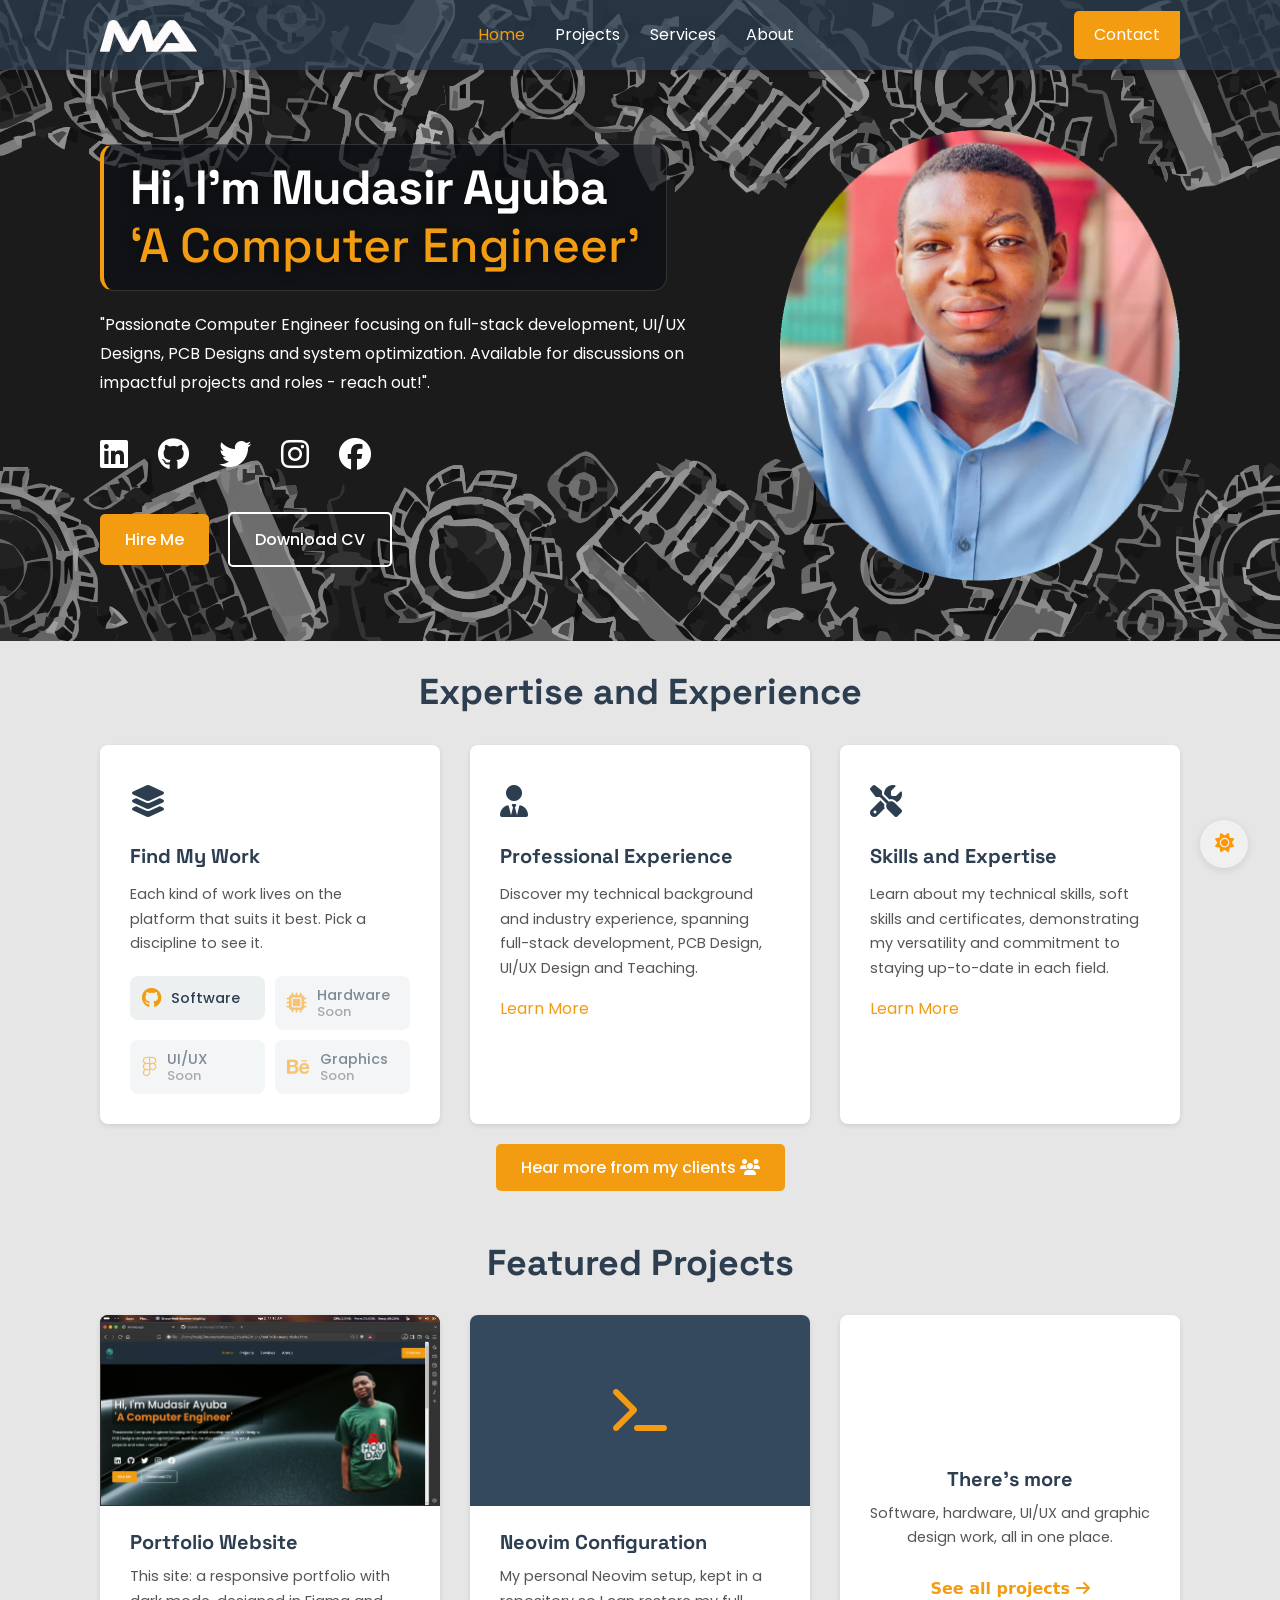
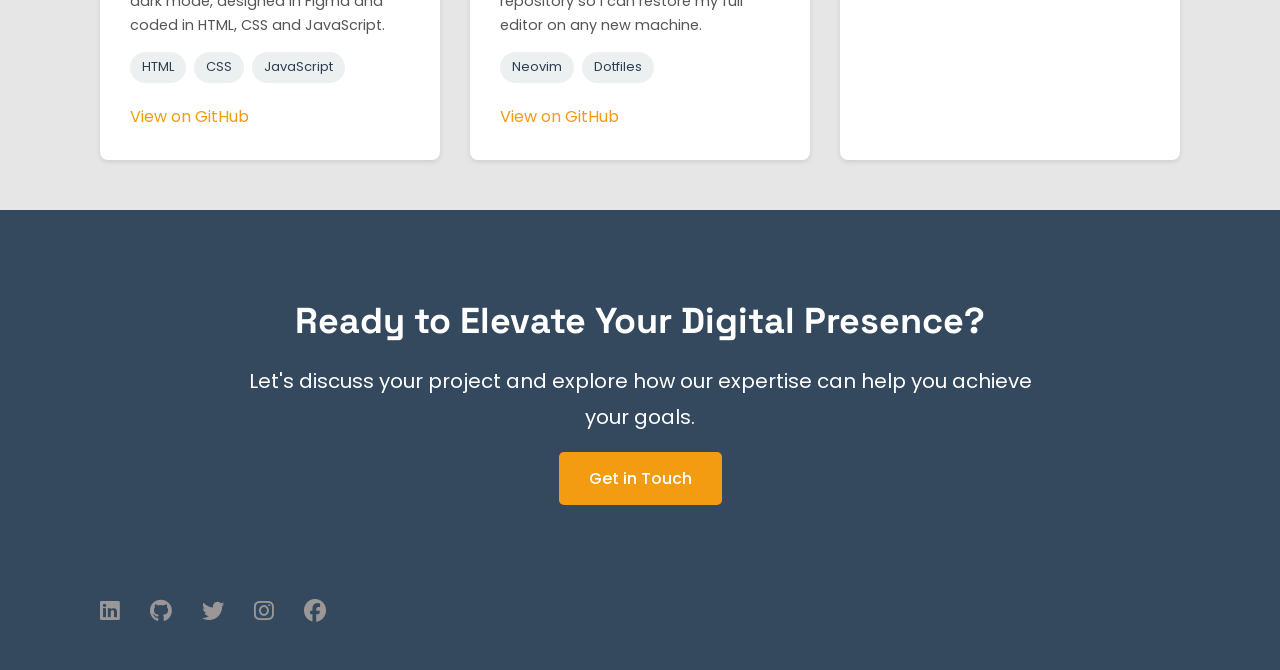
==== commit 0055a130: "adding projects link and sections 1" ====
--- a/index.html
+++ b/index.html
@@ -55,12 +55,27 @@
     <section class="experiences">
         <h2>Expertise and Experience</h2>
         <div class="experience-grid">
+            <!-- FIND-MY-WORK:START -->
+            <div class="experience-item find-my-work">
+                <div class="icon"><i class="fas fa-layer-group" aria-hidden="true"></i></div>
+                <h3>Find My Work</h3>
+                <p>Each kind of work lives on the platform that suits it best. Pick a discipline to see it.</p>
+                <ul class="platform-list">
+                    <li><a class="platform-btn" href="https://github.com/mudabot" target="_blank" rel="noopener noreferrer" aria-label="Software work on GitHub (opens in a new tab)"><i class="fab fa-github" aria-hidden="true"></i><span>Software</span></a></li>
+                    <li><span class="platform-btn is-soon" aria-disabled="true" title="Hackaday link coming soon"><i class="fas fa-microchip" aria-hidden="true"></i><span class="platform-text"><span>Hardware</span><small>Soon</small></span></span></li>
+                    <li><span class="platform-btn is-soon" aria-disabled="true" title="Figma link coming soon"><i class="fab fa-figma" aria-hidden="true"></i><span class="platform-text"><span>UI/UX</span><small>Soon</small></span></span></li>
+                    <li><span class="platform-btn is-soon" aria-disabled="true" title="Behance link coming soon"><i class="fab fa-behance" aria-hidden="true"></i><span class="platform-text"><span>Graphics</span><small>Soon</small></span></span></li>
+                </ul>
+            </div>
+            <!-- FIND-MY-WORK:ORIGINAL
             <div class="experience-item">
                 <div class="icon"><i class="fas fa-laptop-code"></i></div>
                 <h3>Projects and Design</h3>
                 <p>Explore my showcase of notable projects, in-depth case studies, and UI/UX design portfolio, highlighting my expertise in crafting innovative solutions.</p>
                 <a href="pages/projects.html#Projects" class="read-more">Learn More</a>
             </div>
+            FIND-MY-WORK:ORIGINAL-END -->
+            <!-- FIND-MY-WORK:END -->
             <div class="experience-item">
                 <div class="icon"><i class="fas fa-user-tie"></i></div>
                 <h3>Professional Experience</h3>
--- a/assets/css/indexstyle.css
+++ b/assets/css/indexstyle.css
@@ -940,6 +940,7 @@
 }
 
 /* FEATURED-PROJECTS:START */
+/* ---- Featured projects (homepage) ---- */
 .featured-projects {
     padding: 30px var(--gutter) 50px;
     text-align: center;
@@ -1073,7 +1074,6 @@
     color: #e67e22;
 }
 
-/* the "there's more" card: centred call to action */
 .featured-more .featured-body {
     align-items: center;
     justify-content: center;
@@ -1085,10 +1085,103 @@
     font-weight: 600;
 }
 
-/* tablet: 3 cards in 2 columns, last one spans the row */
 @media (max-width: 1199px) {
     .featured-card:last-child:nth-child(odd) {
         grid-column: 1 / -1;
     }
 }
 /* FEATURED-PROJECTS:END */
+
+/* PORTFOLIO-LINKS:START */
+/* ---- Find My Work card + platform buttons ---- */
+.platform-list {
+    display: grid;
+    grid-template-columns: repeat(2, minmax(0, 1fr));
+    gap: 10px;
+    margin: 20px 0 0;
+    padding: 0;
+    list-style: none;
+}
+
+.platform-btn {
+    display: flex;
+    align-items: center;
+    gap: 10px;
+    min-width: 0;
+    padding: 10px 12px;
+    border-radius: 8px;
+    background-color: #ecf0f1;
+    color: #2c3e50;
+    font-size: var(--fs-small);
+    font-weight: 500;
+    text-decoration: none;
+    transition: background-color 0.3s ease, color 0.3s ease, transform 0.3s ease;
+}
+
+.platform-btn i {
+    font-size: 1.25rem;
+    color: var(--accent);
+    transition: color 0.3s ease;
+}
+
+a.platform-btn:hover,
+a.platform-btn:focus-visible {
+    background-color: var(--accent);
+    color: #fff;
+    transform: translateY(-2px);
+}
+
+a.platform-btn:hover i,
+a.platform-btn:focus-visible i {
+    color: #fff;
+}
+
+.platform-text {
+    display: flex;
+    flex-direction: column;
+    min-width: 0;
+    line-height: 1.25;
+}
+
+.platform-btn small {
+    font-size: var(--fs-xs);
+    opacity: 0.7;
+}
+
+.platform-btn.is-soon {
+    opacity: 0.6;
+    cursor: default;
+}
+
+.dark-theme .platform-btn {
+    background-color: #34495e;
+    color: #eee;
+}
+
+/* ---- Projects page: "See more on <platform>" ---- */
+.platform-more {
+    margin-top: 10px;
+    text-align: center;
+}
+
+.platform-btn--wide {
+    display: inline-flex;
+    justify-content: center;
+    padding: 12px 24px;
+    border: 2px solid var(--accent);
+    background-color: transparent;
+    color: #2c3e50;
+    font-size: var(--fs-body);
+}
+
+.dark-theme .platform-btn--wide {
+    background-color: transparent;
+    color: #eee;
+}
+
+@media (max-width: 767px) {
+    .platform-list {
+        grid-template-columns: 1fr;
+    }
+}
+/* PORTFOLIO-LINKS:END */
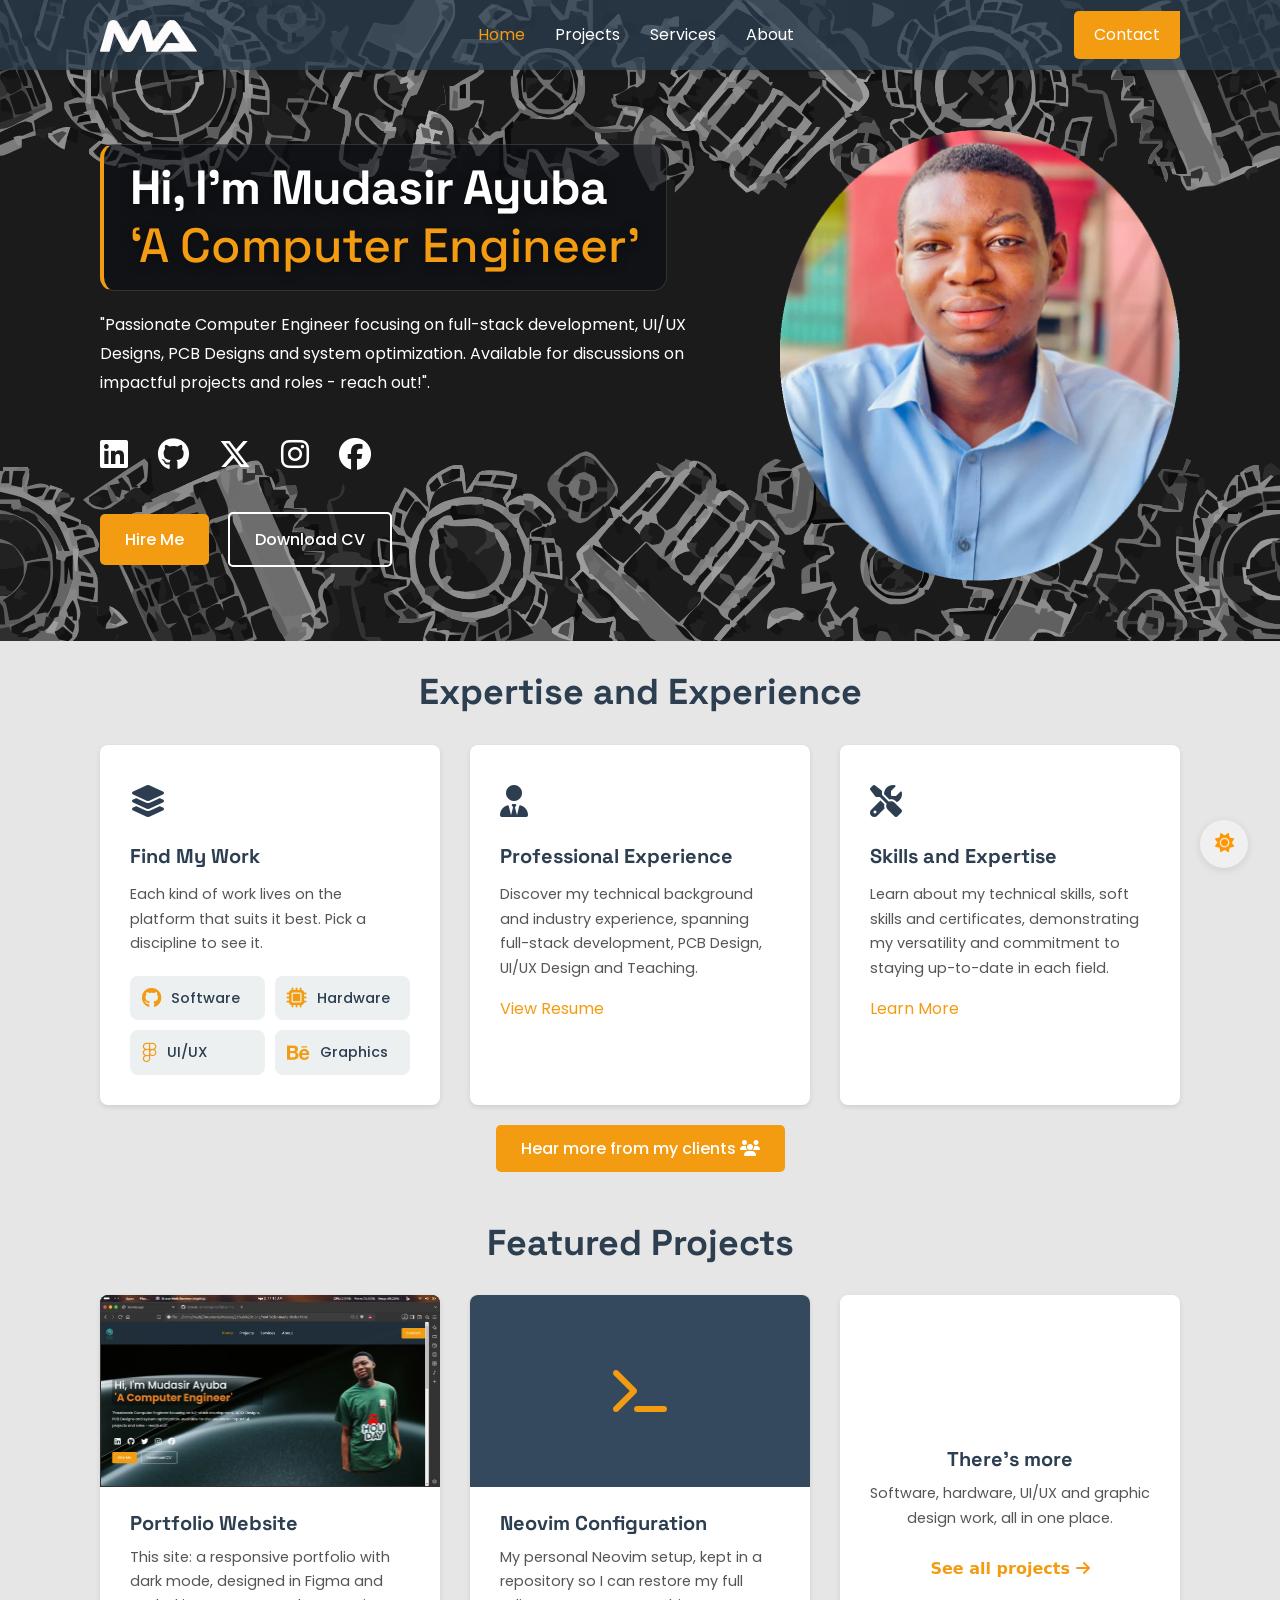
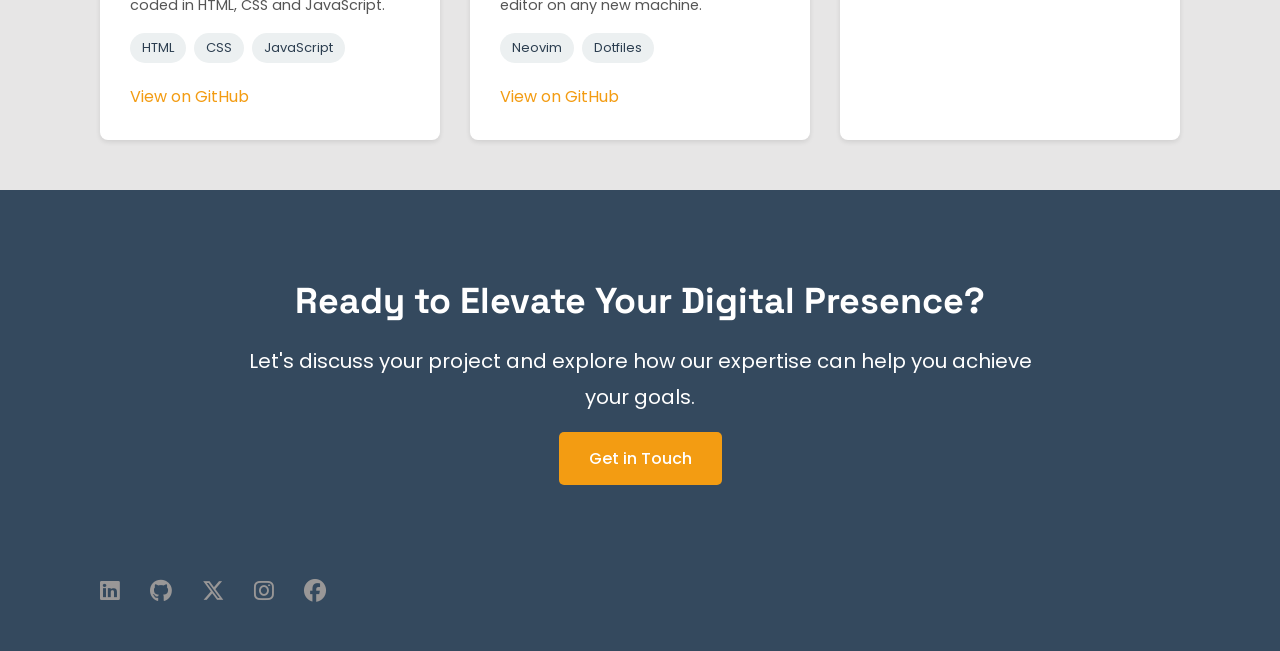
==== commit 65ee9f14: "about me simplied" ====
--- a/index.html
+++ b/index.html
@@ -35,9 +35,9 @@
             Available for discussions on impactful projects and roles - reach out!".</p>
             <div class="social-links">
                 <ul>
-                    <li><a href="#" target="_blank" rel="noopener noreferrer" class="social-icon" aria-label="LinkedIn"><i class="fab fa-linkedin"></i></a></li>
+                    <li><a href="https://www.linkedin.com/in/mudasir-ayuba-0a2093274/" target="_blank" rel="noopener noreferrer" class="social-icon" aria-label="LinkedIn"><i class="fab fa-linkedin"></i></a></li>
                     <li><a href="https://github.com/mudabot" target="_blank" rel="noopener noreferrer" class="social-icon" aria-label="GitHub"><i class="fab fa-github"></i></a></li>
-                    <li><a href="#" target="_blank" rel="noopener noreferrer" class="social-icon" aria-label="Twitter"><i class="fab fa-twitter"></i></a></li>
+                    <li><a href="https://x.com/mudda_15" target="_blank" rel="noopener noreferrer" class="social-icon" aria-label="X"><i class="fab fa-x-twitter"></i></a></li>
                     <li><a href="#" target="_blank" rel="noopener noreferrer" class="social-icon" aria-label="Instagram"><i class="fab fa-instagram"></i></a></li>
                     <li><a href="#" target="_blank" rel="noopener noreferrer" class="social-icon" aria-label="Facebook"><i class="fab fa-facebook"></i></a></li>
                 </ul>
@@ -62,9 +62,9 @@
                 <p>Each kind of work lives on the platform that suits it best. Pick a discipline to see it.</p>
                 <ul class="platform-list">
                     <li><a class="platform-btn" href="https://github.com/mudabot" target="_blank" rel="noopener noreferrer" aria-label="Software work on GitHub (opens in a new tab)"><i class="fab fa-github" aria-hidden="true"></i><span>Software</span></a></li>
-                    <li><span class="platform-btn is-soon" aria-disabled="true" title="Hackaday link coming soon"><i class="fas fa-microchip" aria-hidden="true"></i><span class="platform-text"><span>Hardware</span><small>Soon</small></span></span></li>
-                    <li><span class="platform-btn is-soon" aria-disabled="true" title="Figma link coming soon"><i class="fab fa-figma" aria-hidden="true"></i><span class="platform-text"><span>UI/UX</span><small>Soon</small></span></span></li>
-                    <li><span class="platform-btn is-soon" aria-disabled="true" title="Behance link coming soon"><i class="fab fa-behance" aria-hidden="true"></i><span class="platform-text"><span>Graphics</span><small>Soon</small></span></span></li>
+                    <li><a class="platform-btn" href="https://hackaday.io/mudabot" target="_blank" rel="noopener noreferrer" aria-label="Hardware work on Hackaday (opens in a new tab)"><i class="fas fa-microchip" aria-hidden="true"></i><span>Hardware</span></a></li>
+                    <li><a class="platform-btn" href="https://www.figma.com/files/team/1469191547798271372/user/1469191546198759003?fuid=1469191546198759003" target="_blank" rel="noopener noreferrer" aria-label="UI/UX work on Figma (opens in a new tab)"><i class="fab fa-figma" aria-hidden="true"></i><span>UI/UX</span></a></li>
+                    <li><a class="platform-btn" href="https://www.behance.net/mudasirayuba" target="_blank" rel="noopener noreferrer" aria-label="Graphic Design work on Behance (opens in a new tab)"><i class="fab fa-behance" aria-hidden="true"></i><span>Graphics</span></a></li>
                 </ul>
             </div>
             <!-- FIND-MY-WORK:ORIGINAL
@@ -80,7 +80,7 @@
                 <div class="icon"><i class="fas fa-user-tie"></i></div>
                 <h3>Professional Experience</h3>
                 <p>Discover my technical background and industry experience, spanning full-stack development, PCB Design, UI/UX Design and Teaching.</p>
-                <a href="pages/about.html#Professional-Experience" class="read-more">Learn More</a>
+                <a href="https://drive.google.com/file/d/19PewkmGXT6mZEk5DGbyDaKV6aToOLjle/view?usp=sharing" class="read-more cv-link">View Resume</a>
             </div>
             <div class="experience-item">
                 <div class="icon"><i class="fas fa-tools"></i></div>
@@ -172,9 +172,9 @@
         
         <div class="social-links">
             <ul>
-                <li><a href="#" target="_blank" rel="noopener noreferrer" class="social-icon" aria-label="LinkedIn"><i class="fab fa-linkedin"></i></a></li>
+                <li><a href="https://www.linkedin.com/in/mudasir-ayuba-0a2093274/" target="_blank" rel="noopener noreferrer" class="social-icon" aria-label="LinkedIn"><i class="fab fa-linkedin"></i></a></li>
                 <li><a href="https://github.com/mudabot" target="_blank" rel="noopener noreferrer" class="social-icon" aria-label="GitHub"><i class="fab fa-github"></i></a></li>
-                <li><a href="#" target="_blank" rel="noopener noreferrer" class="social-icon" aria-label="Twitter"><i class="fab fa-twitter"></i></a></li>
+                <li><a href="https://x.com/mudda_15" target="_blank" rel="noopener noreferrer" class="social-icon" aria-label="X"><i class="fab fa-x-twitter"></i></a></li>
                 <li><a href="#" target="_blank" rel="noopener noreferrer" class="social-icon" aria-label="Instagram"><i class="fab fa-instagram"></i></a></li>
                 <li><a href="#" target="_blank" rel="noopener noreferrer" class="social-icon" aria-label="Facebook"><i class="fab fa-facebook"></i></a></li>
             </ul>
--- a/assets/css/indexstyle.css
+++ b/assets/css/indexstyle.css
@@ -1185,3 +1185,135 @@
     }
 }
 /* PORTFOLIO-LINKS:END */
+
+/* ABOUT-V2:START */
+.skills-showcase {
+    padding: 50px var(--side-pad);
+    text-align: center;
+    scroll-margin-top: var(--header-h, 70px);
+}
+
+.skills-showcase h2 {
+    margin-top: 0;
+    margin-bottom: 10px;
+    color: #2c3e50;
+}
+
+.dark-theme .skills-showcase h2 {
+    color: var(--accent);
+}
+
+.skills-intro {
+    margin: 0 auto 30px;
+    color: #555;
+}
+
+.dark-theme .skills-intro {
+    color: #bbb;
+}
+
+.skills-showcase-grid {
+    display: grid;
+    grid-template-columns: repeat(var(--cols), 1fr);
+    gap: 30px;
+    max-width: var(--content-max);
+    margin: 0 auto;
+    text-align: left;
+}
+
+.skill-card {
+    background-color: #fff;
+    color: #333;
+    padding: 30px;
+    border-radius: 8px;
+    box-shadow: 0 2px 5px rgba(0, 0, 0, 0.1);
+    transition: transform 0.3s ease, box-shadow 0.3s ease;
+}
+
+.skill-card:hover {
+    transform: translateY(-5px);
+    box-shadow: 0 5px 15px rgba(0, 0, 0, 0.2);
+}
+
+.dark-theme .skill-card {
+    background-color: #2c3e50;
+    color: #eee;
+    box-shadow: 0 2px 5px rgba(255, 255, 255, 0.1);
+}
+
+.dark-theme .skill-card:hover {
+    box-shadow: 0 5px 15px rgba(255, 255, 255, 0.2);
+}
+
+.skill-card-head {
+    display: flex;
+    align-items: center;
+    gap: 14px;
+    margin-bottom: 10px;
+}
+
+.skill-card-head i {
+    font-size: 1.6rem;
+    color: var(--accent);
+}
+
+.skill-card-head h3 {
+    margin: 0;
+    color: #2c3e50;
+}
+
+.dark-theme .skill-card-head h3 {
+    color: var(--accent);
+}
+
+.skill-card h4 {
+    margin: 20px 0 10px;
+    font-size: var(--fs-xs);
+    letter-spacing: 0.08em;
+    text-transform: uppercase;
+    color: #7f8c8d;
+}
+
+.chip-list {
+    display: flex;
+    flex-wrap: wrap;
+    gap: 8px;
+    margin: 0;
+    padding: 0;
+    list-style: none;
+}
+
+.chip-list li {
+    padding: 6px 12px;
+    border-radius: 20px;
+    background-color: #ecf0f1;
+    color: #2c3e50;
+    font-size: var(--fs-small);
+}
+
+.dark-theme .chip-list li {
+    background-color: #34495e;
+    color: #eee;
+}
+
+.chip-list--tools li {
+    border: 1px solid #d5dbdb;
+    background-color: transparent;
+}
+
+.dark-theme .chip-list--tools li {
+    border-color: #4a6278;
+    background-color: transparent;
+}
+
+.chip-list--tools i {
+    margin-right: 6px;
+    color: var(--accent);
+}
+
+@media (max-width: 1199px) {
+    .skill-card:last-child:nth-child(odd) {
+        grid-column: 1 / -1;
+    }
+}
+/* ABOUT-V2:END */
